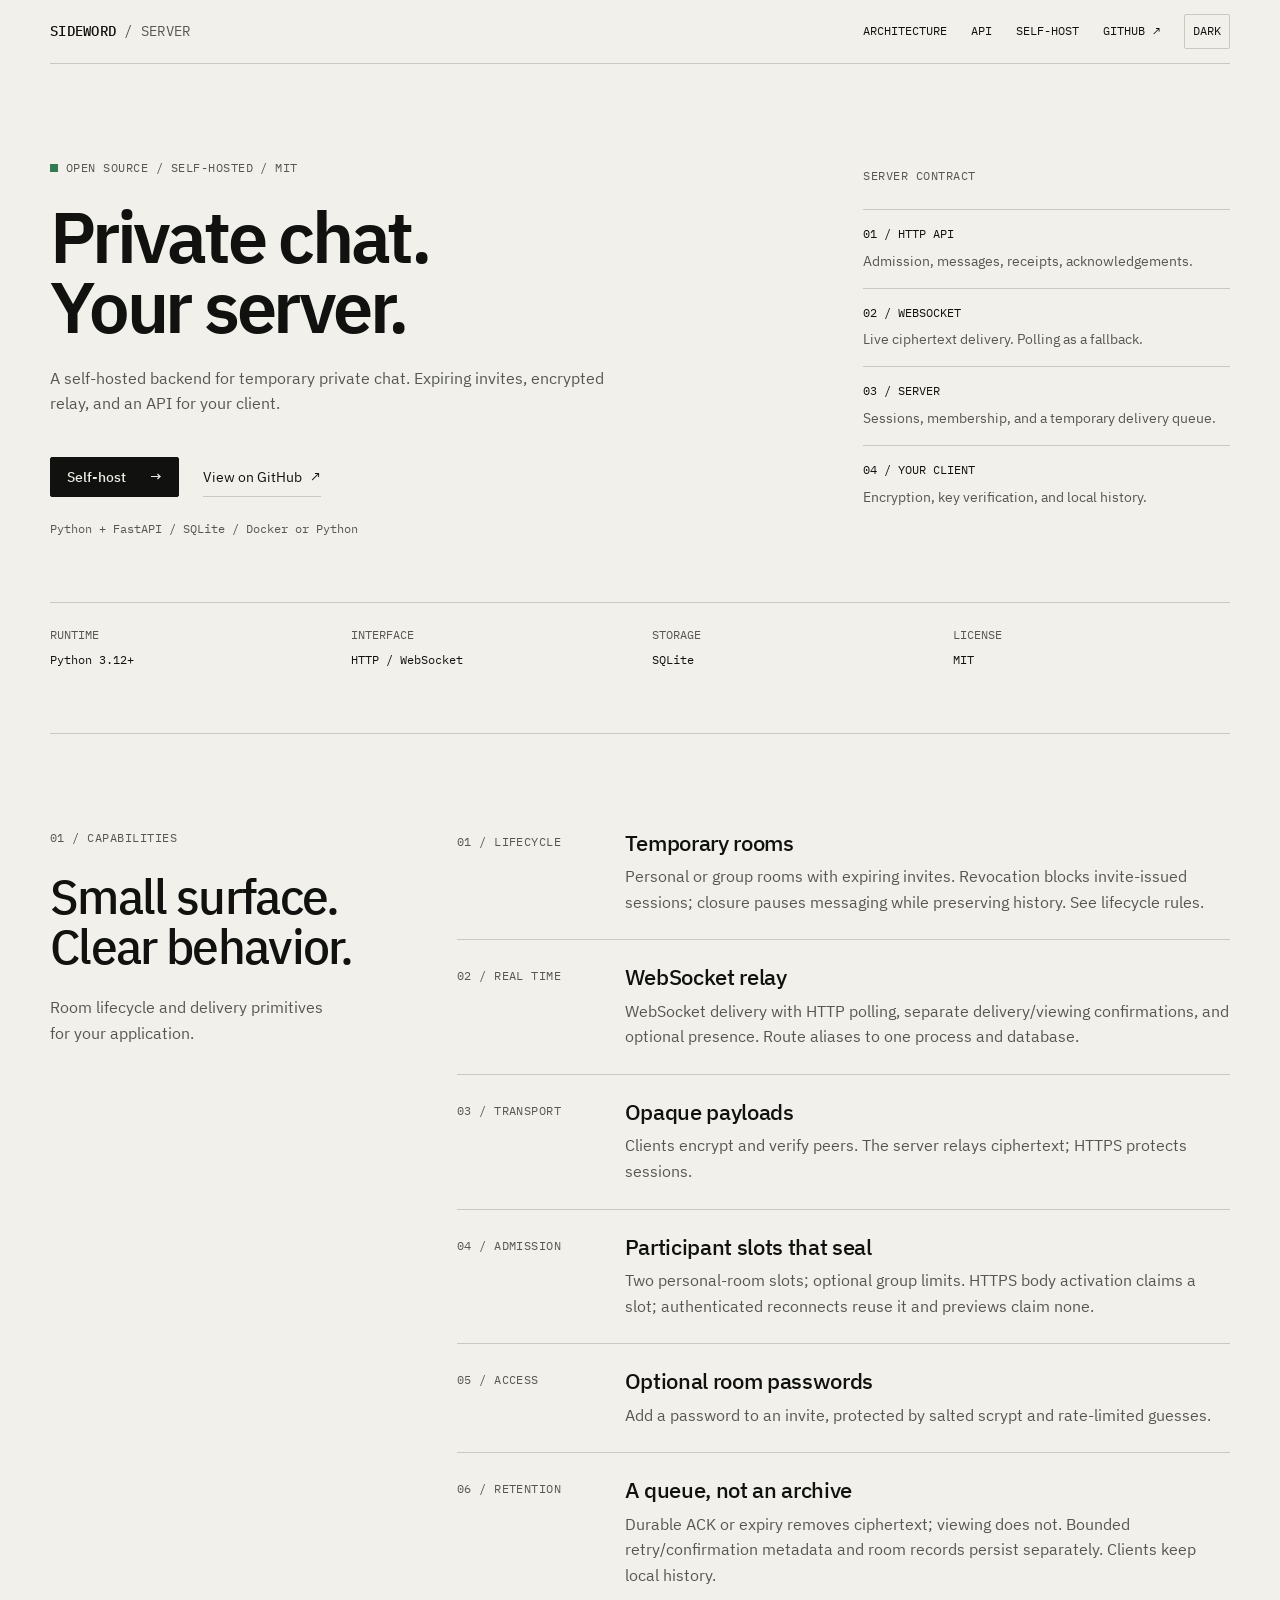
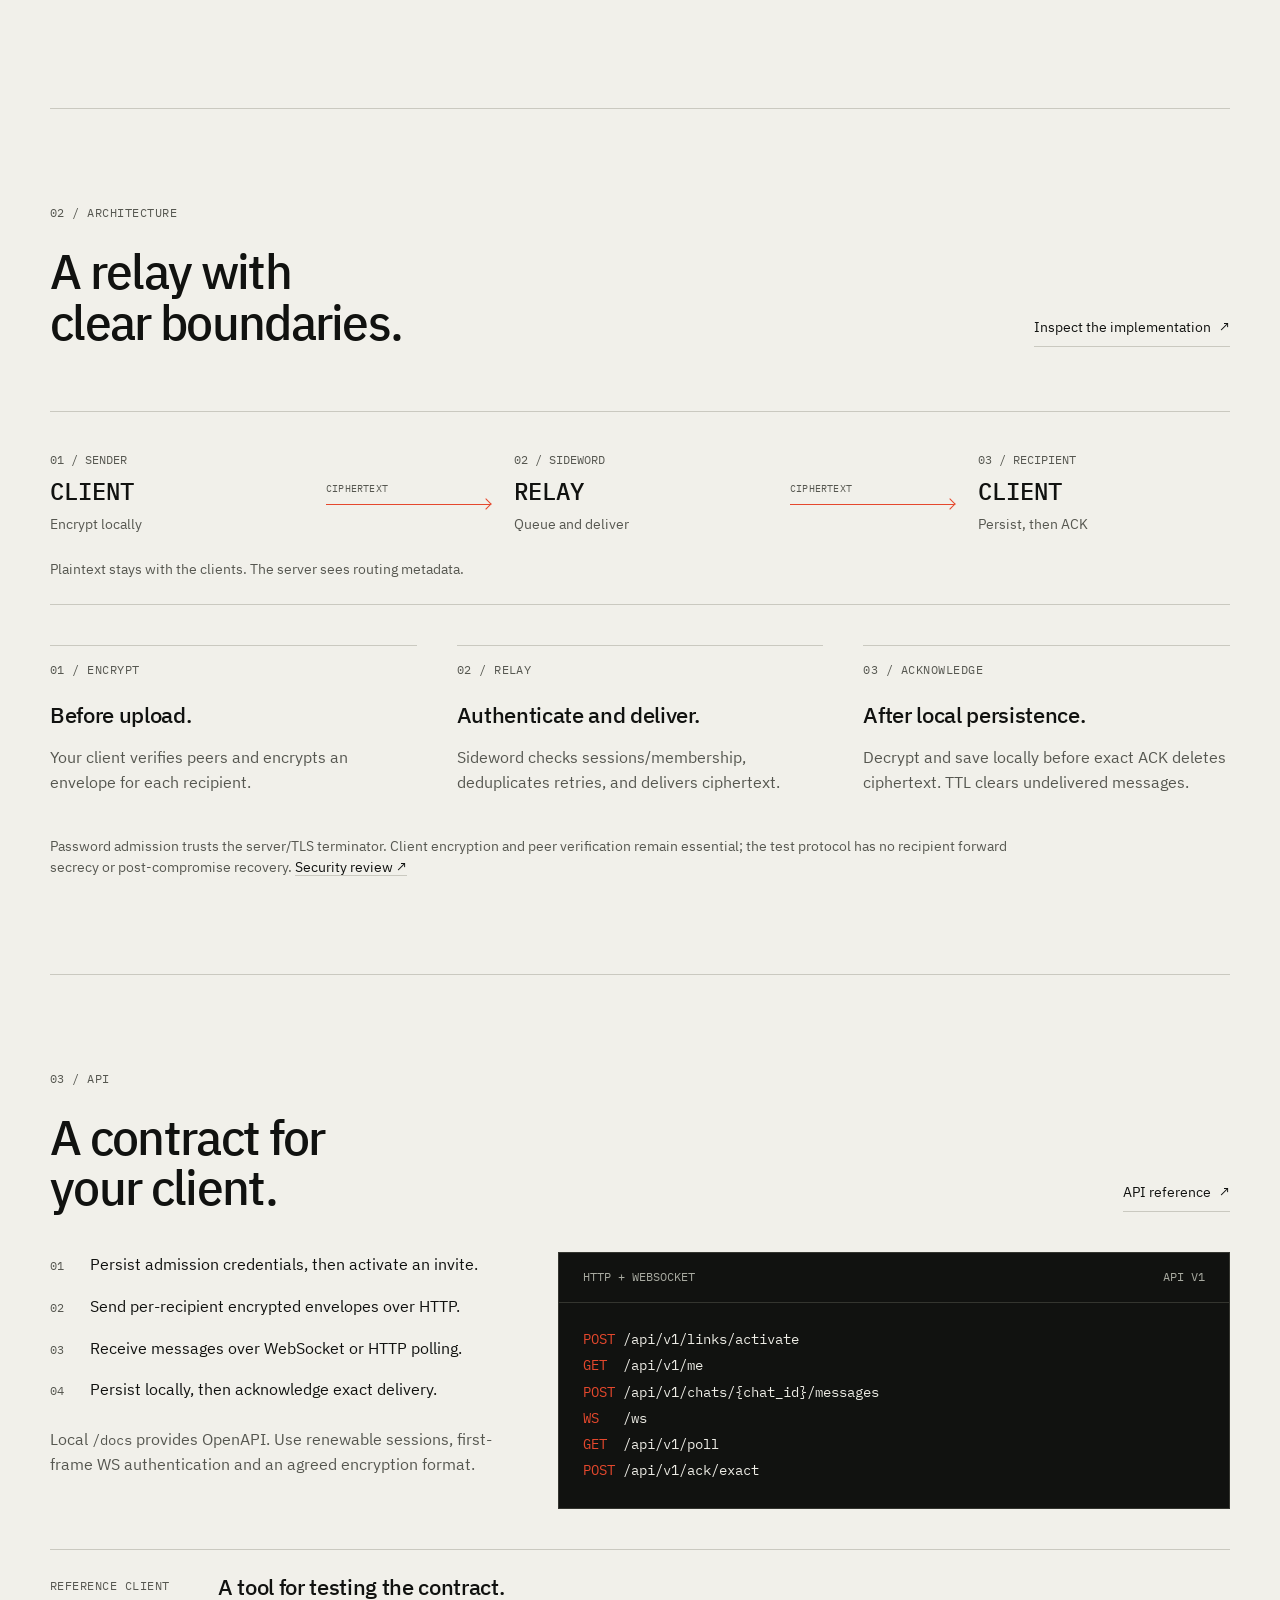
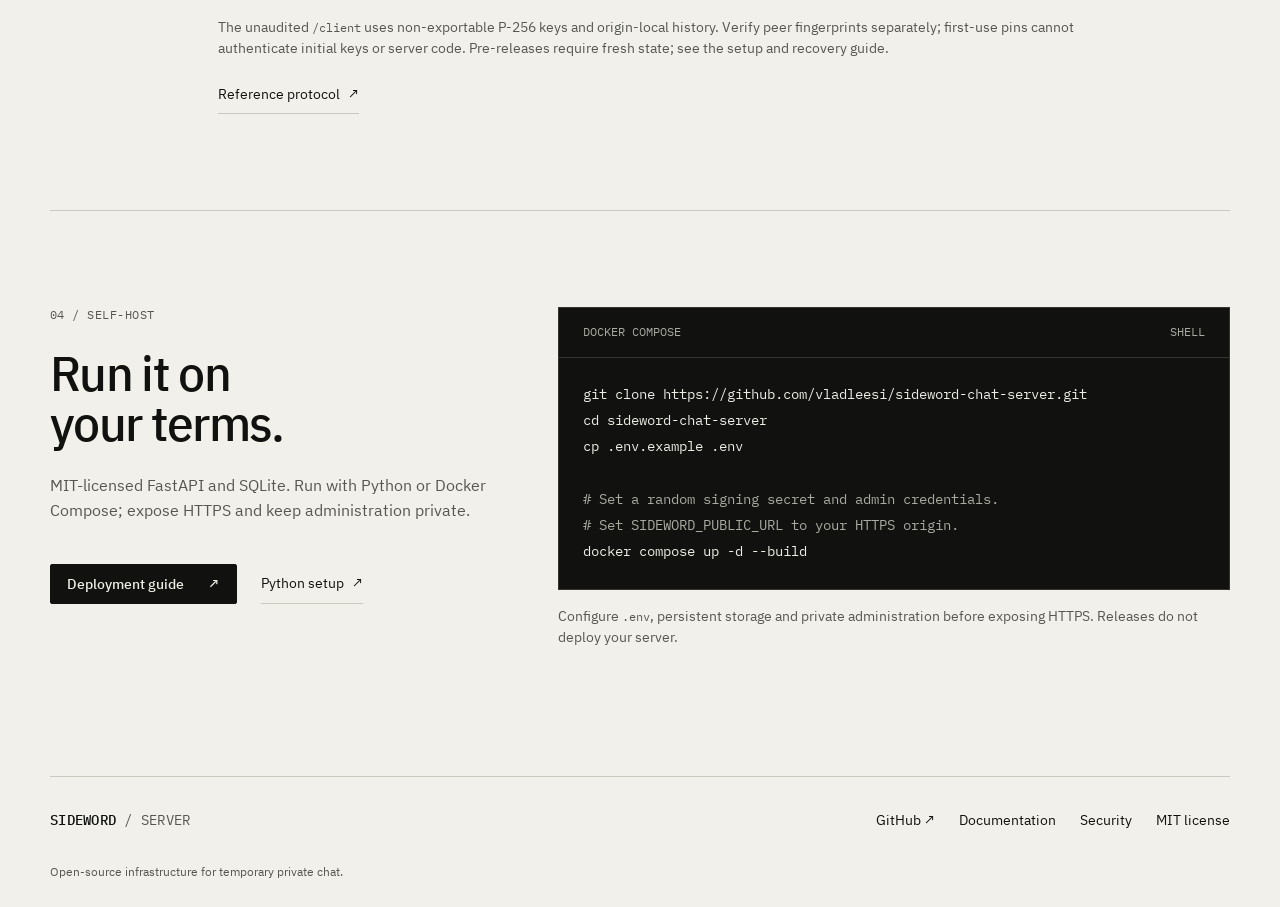
==== docs/index.html @ 26449578 "fix: harden runtime image and add code analysis Remove pip/ensurepip and curl from the runtime image" ====
<!doctype html>
<html lang="en">
<head>
  <meta charset="utf-8">
  <meta name="viewport" content="width=device-width, initial-scale=1">
  <meta name="color-scheme" content="light dark">
  <meta name="theme-color" content="#F1F0EA">
  <meta name="theme-color" content="#111210" media="(prefers-color-scheme: dark)">
  <meta name="description" content="Open-source, self-hosted backend for temporary private chat. Build custom clients on HTTP and WebSocket APIs with expiring invites and encrypted payload relay.">
  <title>Sideword Server | Open-Source, Self-Hosted Chat Backend</title>
  <link rel="canonical" href="https://vladleesi.dev/sideword-chat-server/">
  <link rel="sitemap" type="application/xml" href="./sitemap.xml">
  <meta name="robots" content="index, follow, max-image-preview:large">
  <meta property="og:type" content="website">
  <meta property="og:site_name" content="Sideword Server">
  <meta property="og:locale" content="en_US">
  <meta property="og:title" content="Sideword Server | Open-Source, Self-Hosted Chat Backend">
  <meta property="og:description" content="Open-source, self-hosted backend for temporary private chat. Build custom clients on HTTP and WebSocket APIs with expiring invites and encrypted payload relay.">
  <meta property="og:url" content="https://vladleesi.dev/sideword-chat-server/">
  <meta property="og:image" content="https://vladleesi.dev/sideword-chat-server/social-card.png">
  <meta property="og:image:type" content="image/png">
  <meta property="og:image:width" content="1200">
  <meta property="og:image:height" content="630">
  <meta property="og:image:alt" content="Sideword Server. Open-source, self-hosted backend for temporary private chat. HTTP API, WebSocket relay, and expiring invites.">
  <meta name="twitter:card" content="summary_large_image">
  <meta name="twitter:title" content="Sideword Server | Open-Source, Self-Hosted Chat Backend">
  <meta name="twitter:description" content="Open-source, self-hosted backend for temporary private chat. Build custom clients on HTTP and WebSocket APIs with expiring invites and encrypted payload relay.">
  <meta name="twitter:image" content="https://vladleesi.dev/sideword-chat-server/social-card.png">
  <meta name="twitter:image:alt" content="Sideword Server. Open-source, self-hosted backend for temporary private chat. HTTP API, WebSocket relay, and expiring invites.">
  <link rel="icon" href="./mark.svg" type="image/svg+xml">
  <link rel="preload" href="./fonts/IBMPlexSans-Regular.woff2" as="font" type="font/woff2" crossorigin>
  <link rel="preload" href="./fonts/IBMPlexSans-SemiBold.woff2" as="font" type="font/woff2" crossorigin>
  <link rel="preload" href="./fonts/IBMPlexMono-Regular.woff2" as="font" type="font/woff2" crossorigin>
  <script src="./theme.js?v=2"></script>
  <link rel="stylesheet" href="./site.css?v=4">
  <script type="application/ld+json">
{
  "@context": "https://schema.org",
  "@graph": [
    {
      "@type": "WebSite",
      "@id": "https://vladleesi.dev/sideword-chat-server/#website",
      "url": "https://vladleesi.dev/sideword-chat-server/",
      "name": "Sideword Server",
      "description": "Open-source, self-hosted backend for temporary private chat. Build custom clients on HTTP and WebSocket APIs with expiring invites and encrypted payload relay.",
      "inLanguage": "en"
    },
    {
      "@type": "WebPage",
      "@id": "https://vladleesi.dev/sideword-chat-server/#webpage",
      "url": "https://vladleesi.dev/sideword-chat-server/",
      "name": "Sideword Server | Open-Source, Self-Hosted Chat Backend",
      "description": "Open-source, self-hosted backend for temporary private chat. Build custom clients on HTTP and WebSocket APIs with expiring invites and encrypted payload relay.",
      "inLanguage": "en",
      "isPartOf": {
        "@id": "https://vladleesi.dev/sideword-chat-server/#website"
      },
      "about": {
        "@id": "https://vladleesi.dev/sideword-chat-server/#software"
      },
      "primaryImageOfPage": {
        "@type": "ImageObject",
        "url": "https://vladleesi.dev/sideword-chat-server/social-card.png",
        "width": 1200,
        "height": 630
      }
    },
    {
      "@type": "SoftwareSourceCode",
      "@id": "https://vladleesi.dev/sideword-chat-server/#software",
      "name": "Sideword Server",
      "description": "Open-source, self-hosted backend for temporary private chat. Build custom clients on HTTP and WebSocket APIs with expiring invites and encrypted payload relay.",
      "url": "https://vladleesi.dev/sideword-chat-server/",
      "codeRepository": "https://github.com/vladleesi/sideword-chat-server",
      "license": "https://opensource.org/license/mit",
      "programmingLanguage": [
        "Python",
        "JavaScript"
      ],
      "runtimePlatform": "Python 3.12+",
      "isAccessibleForFree": true
    }
  ]
}
  </script>
</head>
<body>
  <a class="skip-link" href="#main">Skip to content</a>
  <header class="header wrap">
    <a class="brand" href="./" aria-label="Sideword Server home">SIDEWORD <span>/ SERVER</span></a>
    <div class="header-controls">
      <nav aria-label="Main navigation">
        <a href="#how-it-works">Architecture</a>
        <a href="#api">API</a>
        <a href="#deploy">Self-host</a>
        <a href="https://github.com/vladleesi/sideword-chat-server">GitHub <span aria-hidden="true">&#8599;</span></a>
      </nav>
      <button class="theme-toggle" id="theme-toggle" type="button" aria-label="Switch to dark theme" hidden>Dark</button>
    </div>
  </header>
  <main id="main">
    <section class="hero wrap" aria-labelledby="hero-title">
      <div class="hero-copy">
        <p class="eyebrow"><span class="signal" aria-hidden="true"></span> Open source / Self-hosted / MIT</p>
        <h1 id="hero-title">Private chat.<br>Your server.</h1>
        <p class="lead">A self-hosted backend for temporary private chat. Expiring invites, encrypted relay, and an API for your client.</p>
        <div class="actions">
          <a class="button primary" href="#deploy">Self-host <span aria-hidden="true">&#8594;</span></a>
          <a class="text-link" href="https://github.com/vladleesi/sideword-chat-server">View on GitHub <span aria-hidden="true">&#8599;</span></a>
        </div>
        <p class="footnote">Python + FastAPI / SQLite / Docker or Python</p>
      </div>
      <aside class="server-contract" aria-labelledby="contract-title">
        <p class="eyebrow" id="contract-title">Server contract</p>
        <dl>
          <div><dt>01 / HTTP API</dt><dd>Admission, messages, receipts, acknowledgements.</dd></div>
          <div><dt>02 / WEBSOCKET</dt><dd>Live ciphertext delivery. Polling as a fallback.</dd></div>
          <div><dt>03 / SERVER</dt><dd>Sessions, membership, and a temporary delivery queue.</dd></div>
          <div><dt>04 / YOUR CLIENT</dt><dd>Encryption, key verification, and local history.</dd></div>
        </dl>
      </aside>
      <dl class="spec-strip">
        <div><dt>Runtime</dt><dd>Python 3.12+</dd></div>
        <div><dt>Interface</dt><dd>HTTP / WebSocket</dd></div>
        <div><dt>Storage</dt><dd>SQLite</dd></div>
        <div><dt>License</dt><dd>MIT</dd></div>
      </dl>
    </section>

    <section class="features wrap" id="privacy" aria-labelledby="privacy-title">
      <div class="section-intro">
        <p class="eyebrow">01 / Capabilities</p>
        <h2 id="privacy-title">Small surface.<br>Clear behavior.</h2>
        <p>Room lifecycle and delivery primitives for your application.</p>
      </div>
      <div class="feature-list">
        <article>
          <p class="number">01 / LIFECYCLE</p>
          <div><h3>Temporary rooms</h3><p>Personal or group rooms with expiring invites. Revocation blocks invite-issued sessions; closure pauses messaging while preserving history. See <a href="https://github.com/vladleesi/sideword-chat-server/blob/main/docs/SESSION_LIFECYCLE.md">lifecycle rules</a>.</p></div>
        </article>
        <article>
          <p class="number">02 / REAL TIME</p>
          <div><h3>WebSocket relay</h3><p>WebSocket delivery with HTTP polling, separate delivery/viewing confirmations, and optional presence. Route aliases to one process and database.</p></div>
        </article>
        <article>
          <p class="number">03 / TRANSPORT</p>
          <div><h3>Opaque payloads</h3><p>Clients encrypt and verify peers. The server relays ciphertext; HTTPS protects sessions.</p></div>
        </article>
        <article>
          <p class="number">04 / ADMISSION</p>
          <div><h3>Participant slots that seal</h3><p>Two personal-room slots; optional group limits. HTTPS body activation claims a slot; authenticated reconnects reuse it and previews claim none.</p></div>
        </article>
        <article>
          <p class="number">05 / ACCESS</p>
          <div><h3>Optional room passwords</h3><p>Add a password to an invite, protected by salted scrypt and rate-limited guesses.</p></div>
        </article>
        <article>
          <p class="number">06 / RETENTION</p>
          <div><h3>A queue, not an archive</h3><p>Durable ACK or expiry removes ciphertext; viewing does not. Bounded retry/confirmation metadata and room records persist separately. Clients keep local history.</p></div>
        </article>
      </div>
    </section>

    <section class="how wrap" id="how-it-works" aria-labelledby="how-title">
      <div class="section-heading">
        <div><p class="eyebrow">02 / Architecture</p><h2 id="how-title">A relay with<br>clear boundaries.</h2></div>
        <a class="text-link" href="https://github.com/vladleesi/sideword-chat-server/tree/main/app">Inspect the implementation <span aria-hidden="true">&#8599;</span></a>
      </div>
      <figure class="relay-diagram" aria-labelledby="relay-caption">
        <div class="relay-flow" role="img" aria-label="The sending client encrypts a payload. Sideword queues and relays ciphertext. The receiving client decrypts and persists it, then acknowledges delivery.">
          <div class="relay-node"><span>01 / SENDER</span><strong>CLIENT</strong><small>Encrypt locally</small></div>
          <div class="relay-line" aria-hidden="true"><span>CIPHERTEXT</span></div>
          <div class="relay-node"><span>02 / SIDEWORD</span><strong>RELAY</strong><small>Queue and deliver</small></div>
          <div class="relay-line" aria-hidden="true"><span>CIPHERTEXT</span></div>
          <div class="relay-node"><span>03 / RECIPIENT</span><strong>CLIENT</strong><small>Persist, then ACK</small></div>
        </div>
        <figcaption id="relay-caption">Plaintext stays with the clients. The server sees routing metadata.</figcaption>
      </figure>
      <ol class="steps">
        <li><p class="number">01 / ENCRYPT</p><h3>Before upload.</h3><p>Your client verifies peers and encrypts an envelope for each recipient.</p></li>
        <li><p class="number">02 / RELAY</p><h3>Authenticate and deliver.</h3><p>Sideword checks sessions/membership, deduplicates retries, and delivers ciphertext.</p></li>
        <li><p class="number">03 / ACKNOWLEDGE</p><h3>After local persistence.</h3><p>Decrypt and save locally before exact ACK deletes ciphertext. TTL clears undelivered messages.</p></li>
      </ol>
      <p class="architecture-note">Password admission trusts the server/TLS terminator. Client encryption and peer verification remain essential; the test protocol has no recipient forward secrecy or post-compromise recovery. <a href="https://github.com/vladleesi/sideword-chat-server/blob/main/docs/SECURITY_REVIEW.md">Security review <span aria-hidden="true">&#8599;</span></a></p>
    </section>

    <section class="developer wrap" id="api" aria-labelledby="api-title">
      <div class="section-heading">
        <div><p class="eyebrow">03 / API</p><h2 id="api-title">A contract for<br>your client.</h2></div>
        <a class="text-link" href="https://github.com/vladleesi/sideword-chat-server/blob/main/docs/API.md">API reference <span aria-hidden="true">&#8599;</span></a>
      </div>
      <div class="developer-grid">
        <div class="api-copy">
          <ol class="api-points">
            <li>Persist admission credentials, then activate an invite.</li>
            <li>Send per-recipient encrypted envelopes over HTTP.</li>
            <li>Receive messages over WebSocket or HTTP polling.</li>
            <li>Persist locally, then acknowledge exact delivery.</li>
          </ol>
          <p class="muted">Local <code>/docs</code> provides OpenAPI. Use renewable sessions, first-frame WS authentication and an agreed encryption format.</p>
        </div>
        <div class="code-panel">
          <div class="code-heading"><span>HTTP + WEBSOCKET</span><span>API V1</span></div>
          <pre tabindex="0" aria-label="Core HTTP and WebSocket endpoints"><code><span class="code-accent">POST</span> /api/v1/links/activate
<span class="code-accent">GET </span> /api/v1/me
<span class="code-accent">POST</span> /api/v1/chats/{chat_id}/messages
<span class="code-accent">WS  </span> /ws
<span class="code-accent">GET </span> /api/v1/poll
<span class="code-accent">POST</span> /api/v1/ack/exact</code></pre>
        </div>
      </div>
      <aside class="reference-note">
        <p class="number">REFERENCE CLIENT</p>
        <div><h3>A tool for testing the contract.</h3><p>The unaudited <code>/client</code> uses non-exportable P-256 keys and origin-local history. Verify peer fingerprints separately; first-use pins cannot authenticate initial keys or server code. Pre-releases require fresh state; see the <a href="https://github.com/vladleesi/sideword-chat-server/blob/main/docs/UPGRADING.md">setup and recovery guide</a>.</p><a class="text-link" href="https://github.com/vladleesi/sideword-chat-server/blob/main/docs/PROTOCOL.md">Reference protocol <span aria-hidden="true">&#8599;</span></a></div>
      </aside>
    </section>

    <section class="open-source wrap" id="deploy" aria-labelledby="source-title">
      <div class="deploy-copy">
        <p class="eyebrow">04 / Self-host</p>
        <h2 id="source-title">Run it on<br>your terms.</h2>
        <p>MIT-licensed FastAPI and SQLite. Run with Python or Docker Compose; expose HTTPS and keep administration private.</p>
        <div class="actions">
          <a class="button primary" href="https://github.com/vladleesi/sideword-chat-server/blob/main/docs/UPGRADING.md#public-deployment-controls">Deployment guide <span aria-hidden="true">&#8599;</span></a>
          <a class="text-link" href="https://github.com/vladleesi/sideword-chat-server#run-locally">Python setup <span aria-hidden="true">&#8599;</span></a>
        </div>
      </div>
      <div class="deploy-code">
        <div class="code-panel">
          <div class="code-heading"><span>DOCKER COMPOSE</span><span>SHELL</span></div>
          <pre tabindex="0" aria-label="Docker deployment commands"><code>git clone https://github.com/vladleesi/sideword-chat-server.git
cd sideword-chat-server
cp .env.example .env

<span class="code-comment"># Set a random signing secret and admin credentials.</span>
<span class="code-comment"># Set SIDEWORD_PUBLIC_URL to your HTTPS origin.</span>
docker compose up -d --build</code></pre>
        </div>
        <p class="code-note">Configure <code>.env</code>, persistent storage and private administration before exposing HTTPS. Releases do not deploy your server.</p>
      </div>
    </section>
  </main>
  <footer class="footer wrap">
    <a class="brand" href="./">SIDEWORD <span>/ SERVER</span></a>
    <nav aria-label="Project resources">
      <a href="https://github.com/vladleesi/sideword-chat-server">GitHub <span aria-hidden="true">&#8599;</span></a>
      <a href="https://github.com/vladleesi/sideword-chat-server#readme">Documentation</a>
      <a href="https://github.com/vladleesi/sideword-chat-server/blob/main/SECURITY.md">Security</a>
      <a href="https://github.com/vladleesi/sideword-chat-server/blob/main/LICENSE">MIT license</a>
    </nav>
    <p>Open-source infrastructure for temporary private chat.</p>
  </footer>
</body>
</html>
---- docs/site.css ----
@font-face {
  font-family: "IBM Plex Sans";
  src: url("./fonts/IBMPlexSans-Regular.woff2") format("woff2");
  font-style: normal;
  font-weight: 400;
  font-display: swap;
}
@font-face {
  font-family: "IBM Plex Sans";
  src: url("./fonts/IBMPlexSans-Medium.woff2") format("woff2");
  font-style: normal;
  font-weight: 500;
  font-display: swap;
}
@font-face {
  font-family: "IBM Plex Sans";
  src: url("./fonts/IBMPlexSans-SemiBold.woff2") format("woff2");
  font-style: normal;
  font-weight: 600;
  font-display: swap;
}
@font-face {
  font-family: "IBM Plex Mono";
  src: url("./fonts/IBMPlexMono-Regular.woff2") format("woff2");
  font-style: normal;
  font-weight: 400;
  font-display: swap;
}
@font-face {
  font-family: "IBM Plex Mono";
  src: url("./fonts/IBMPlexMono-Medium.woff2") format("woff2");
  font-style: normal;
  font-weight: 500;
  font-display: swap;
}
@font-face {
  font-family: "IBM Plex Mono";
  src: url("./fonts/IBMPlexMono-SemiBold.woff2") format("woff2");
  font-style: normal;
  font-weight: 600;
  font-display: swap;
}

:root {
  color-scheme: light;
  --background: #F1F0EA;
  --surface: #E7E6DF;
  --text-primary: #111210;
  --text-secondary: #565750;
  --border: #CAC9C0;
  --accent: #E5482D;
  --success: #347A52;
  --code-background: #111210;
  --code-text: #EDECE5;
  --code-secondary: #A8AAA0;
  --code-border: #34352F;
  --link-hover: #B9341C;
  --sans: "IBM Plex Sans", "Helvetica Neue", Arial, sans-serif;
  --mono: "IBM Plex Mono", Consolas, monospace;
  font-family: var(--sans);
  font-size: 16px;
  line-height: 1.6;
  font-synthesis: none;
  background: var(--background);
  color: var(--text-primary);
}

* { box-sizing: border-box; }
body { margin: 0; }
h1, h2, h3, p, figure, dl { margin: 0; }
h1, h2, h3 { font-weight: 500; }
button, a, pre { -webkit-tap-highlight-color: transparent; }
a { color: inherit; text-decoration: none; transition: color 150ms, background-color 150ms, border-color 150ms; }
a:hover { color: var(--link-hover); }
a:focus-visible, button:focus-visible, pre:focus-visible { outline: 2px solid var(--accent); outline-offset: 4px; }
.wrap { width: min(1180px, calc(100% - 80px)); margin-inline: auto; }
.muted, .footnote { color: var(--text-secondary); }
.eyebrow, .number, .brand, .header nav, .spec-strip, .relay-node, .relay-line, .code-heading, code { font-family: var(--mono); }
.eyebrow, .number { font-size: 12px; line-height: 1.4; font-weight: 400; letter-spacing: .04em; text-transform: uppercase; color: var(--text-secondary); }
.eyebrow { display: flex; align-items: center; gap: 8px; margin-bottom: 24px; }
.signal { width: 8px; height: 8px; background: var(--success); flex-shrink: 0; }
.skip-link { position: absolute; left: 16px; top: 8px; padding: 8px 16px; background: var(--background); z-index: 2; transform: translateY(-150%); }
.skip-link:focus { transform: translateY(0); }

.header { display: flex; align-items: center; justify-content: space-between; gap: 24px; min-height: 64px; border-bottom: 1px solid var(--border); }
.brand { display: inline-flex; gap: 8px; align-items: baseline; white-space: nowrap; font-size: 14px; font-weight: 500; letter-spacing: .02em; }
.brand span { color: var(--text-secondary); font-weight: 400; }
.header-controls { display: flex; align-items: center; gap: 24px; min-width: 0; }
.theme-toggle { flex-shrink: 0; background: transparent; color: var(--text-primary); border: 1px solid var(--border); border-radius: 2px; padding: 8px; min-height: 32px; font-family: var(--mono); font-size: 12px; line-height: 1.4; text-transform: uppercase; cursor: pointer; transition: color 150ms, border-color 150ms; }
.theme-toggle[hidden] { display: none; }
.theme-toggle:hover { color: var(--link-hover); border-color: var(--accent); }
.header nav { display: flex; flex-wrap: wrap; gap: 24px; font-size: 12px; line-height: 1.4; text-transform: uppercase; }
.header nav a { display: inline-flex; align-items: center; gap: 8px; min-height: 40px; border-bottom: 1px solid transparent; }
.header nav a:hover { border-bottom-color: var(--accent); }

.hero, .features, .developer-grid, .open-source { display: grid; grid-template-columns: repeat(12, minmax(0, 1fr)); gap: 40px; }
.hero > *, .features > *, .developer-grid > *, .open-source > * { min-width: 0; }
.hero { padding-block: 96px 64px; align-items: start; row-gap: 64px; }
.hero-copy { grid-column: span 8; }
h1 { font-size: clamp(48px, 6.1vw, 72px); line-height: .98; letter-spacing: -.045em; font-weight: 600; }
.lead { max-width: 560px; margin-top: 24px; color: var(--text-secondary); }
.actions { display: flex; flex-wrap: wrap; align-items: center; gap: 24px; margin-top: 40px; }
.button { display: inline-flex; align-items: center; justify-content: space-between; gap: 24px; padding: 8px 16px; min-height: 40px; border: 1px solid var(--text-primary); border-radius: 2px; font-size: 14px; font-weight: 500; }
.primary { background: var(--code-background); color: var(--code-text); }
.primary:hover { background: var(--accent); color: var(--code-background); border-color: var(--accent); }
.text-link { display: inline-flex; align-items: center; gap: 8px; padding-block: 8px; font-size: 14px; border-bottom: 1px solid var(--border); }
.text-link:hover { border-bottom-color: var(--accent); }
.footnote { margin-top: 24px; font-family: var(--mono); font-size: 12px; line-height: 1.4; }
.server-contract { grid-column: span 4; padding-top: 8px; }
.server-contract dl > div { border-top: 1px solid var(--border); padding-block: 16px; }
.server-contract dt { font-family: var(--mono); font-size: 12px; line-height: 1.4; }
.server-contract dd { margin: 8px 0 0; color: var(--text-secondary); font-size: 14px; line-height: 1.5; }
.spec-strip { grid-column: 1 / -1; display: grid; grid-template-columns: repeat(4, minmax(0, 1fr)); gap: 24px; border-top: 1px solid var(--border); padding-top: 24px; font-size: 12px; line-height: 1.4; }
.spec-strip dt { color: var(--text-secondary); text-transform: uppercase; }
.spec-strip dd { margin: 8px 0 0; }

.features, .how, .developer, .open-source { padding-block: 96px; border-top: 1px solid var(--border); }
h2 { font-size: clamp(32px, 4vw, 48px); line-height: 1.05; letter-spacing: -.035em; }
h3 { font-size: 22px; line-height: 1.2; letter-spacing: -.015em; }
.section-intro { grid-column: span 4; }
.section-intro > p:last-child { max-width: 280px; margin-top: 24px; color: var(--text-secondary); }
.feature-list { grid-column: span 8; }
.feature-list article { display: grid; grid-template-columns: 144px minmax(0, 1fr); gap: 24px; padding-block: 24px; border-top: 1px solid var(--border); }
.feature-list article:first-child { padding-top: 0; border-top: 0; }
.feature-list .number { padding-top: 4px; }
.feature-list h3 { margin-bottom: 8px; }
.feature-list article p:not(.number) { color: var(--text-secondary); }
.section-heading { display: flex; justify-content: space-between; align-items: end; gap: 40px; }
.section-heading > .text-link { flex-shrink: 0; }

.relay-diagram { margin-top: 64px; padding-block: 40px 24px; border-block: 1px solid var(--border); }
.relay-flow { display: grid; grid-template-columns: minmax(0, 1fr) minmax(80px, .65fr) minmax(0, 1fr) minmax(80px, .65fr) minmax(0, 1fr); align-items: center; gap: 24px; }
.relay-node { display: flex; flex-direction: column; gap: 8px; }
.relay-node span { color: var(--text-secondary); font-size: 12px; line-height: 1.4; }
.relay-node strong { font-size: 24px; line-height: 1.2; font-weight: 500; }
.relay-node small { font-family: var(--sans); font-size: 14px; line-height: 1.5; color: var(--text-secondary); }
.relay-line { position: relative; border-bottom: 1px solid var(--accent); padding-bottom: 8px; color: var(--text-secondary); font-size: 10px; line-height: 1.4; letter-spacing: .02em; }
.relay-line::after { position: absolute; content: ""; right: 0; bottom: -4px; width: 7px; height: 7px; border-top: 1px solid var(--accent); border-right: 1px solid var(--accent); transform: rotate(45deg); }
figcaption { margin-top: 24px; font-size: 14px; line-height: 1.5; color: var(--text-secondary); }
.steps { display: grid; grid-template-columns: repeat(3, minmax(0, 1fr)); gap: 40px; padding: 0; margin: 40px 0 0; list-style: none; }
.steps li { border-top: 1px solid var(--border); padding-top: 16px; }
.steps h3 { margin-block: 24px 16px; }
.steps li > p:last-child { color: var(--text-secondary); }
.architecture-note { max-width: 960px; margin-top: 40px; color: var(--text-secondary); font-size: 14px; line-height: 1.5; }
.architecture-note a { color: var(--text-primary); text-decoration: underline; text-decoration-color: var(--border); text-underline-offset: 3px; }
.architecture-note a:hover { color: var(--link-hover); text-decoration-color: var(--accent); }

.developer-grid { margin-top: 40px; align-items: start; }
.api-copy, .deploy-copy { grid-column: span 5; }
.code-panel, .deploy-code { grid-column: span 7; }
.api-points { list-style: none; counter-reset: api; margin: 0 0 24px; padding: 0; }
.api-points li { counter-increment: api; display: grid; grid-template-columns: 24px minmax(0, 1fr); gap: 16px; margin-bottom: 16px; }
.api-points li::before { content: "0" counter(api); color: var(--text-secondary); font-family: var(--mono); font-size: 12px; padding-top: 4px; }
code { font-size: .875em; }
.code-panel { background: var(--code-background); color: var(--code-text); border: 1px solid var(--code-border); border-radius: 0; min-width: 0; }
.code-heading { display: flex; flex-wrap: wrap; justify-content: space-between; gap: 16px; padding: 16px 24px; color: var(--code-secondary); border-bottom: 1px solid var(--code-border); font-size: 12px; line-height: 1.4; }
pre { margin: 0; padding: 24px; overflow-x: auto; font-size: 14px; line-height: 1.8; tab-size: 2; }
pre code { font-size: inherit; }
pre:focus-visible { outline-offset: -4px; }
.code-accent { color: var(--accent); }
.code-comment { color: var(--code-secondary); }
.code-note { margin-top: 16px; color: var(--text-secondary); font-size: 14px; line-height: 1.5; }
.reference-note { display: grid; grid-template-columns: 144px minmax(0, 1fr); gap: 24px; margin-top: 40px; padding-top: 24px; border-top: 1px solid var(--border); }
.reference-note .number { padding-top: 4px; }
.reference-note h3 { margin-bottom: 16px; }
.reference-note div > p { max-width: 880px; color: var(--text-secondary); font-size: 14px; line-height: 1.5; }
.reference-note .text-link { margin-top: 16px; }
.deploy-copy > p:not(.eyebrow) { margin-top: 24px; color: var(--text-secondary); max-width: 440px; }
.open-source { padding-bottom: 128px; }

.footer { display: flex; flex-wrap: wrap; align-items: center; justify-content: space-between; gap: 24px; border-top: 1px solid var(--border); padding-block: 24px 40px; }
.footer nav { display: flex; flex-wrap: wrap; gap: 8px 24px; font-size: 14px; }
.footer nav a { padding-block: 8px; }
.footer > p { flex-basis: 100%; color: var(--text-secondary); font-size: 12px; line-height: 1.4; }

:root[data-theme="dark"] {
  color-scheme: dark;
  --background: #111210;
  --surface: #191A17;
  --text-primary: #EDECE5;
  --text-secondary: #96978F;
  --border: #34352F;
  --link-hover: #F16C55;
}

@media (prefers-color-scheme: dark) {
  :root:not([data-theme="light"]) {
    color-scheme: dark;
    --background: #111210;
    --surface: #191A17;
    --text-primary: #EDECE5;
    --text-secondary: #96978F;
    --border: #34352F;
    --link-hover: #F16C55;
  }
}

@media (max-width: 960px) {
  .hero { padding-top: 64px; }
  .hero-copy, .server-contract, .section-intro, .feature-list, .api-copy, .developer-grid > .code-panel, .deploy-copy, .deploy-code { grid-column: 1 / -1; }
  .server-contract dl { display: grid; grid-template-columns: repeat(2, minmax(0, 1fr)); gap: 0 40px; }
  .section-intro > p:last-child { max-width: 480px; }
  .relay-flow { gap: 16px; }
  .steps { gap: 24px; }
}

@media (max-width: 640px) {
  .wrap { width: calc(100% - 32px); }
  .header { flex-wrap: wrap; padding-block: 16px; gap: 8px; }
  .header-controls { width: 100%; flex-wrap: wrap; gap: 8px 16px; }
  .header nav { width: auto; flex: 1 1 240px; gap: 8px 16px; }
  .header nav a { min-height: 32px; }
  .hero { padding-block: 64px 40px; gap: 40px; }
  h1 { font-size: clamp(44px, 10vw, 64px); }
  .server-contract dl { grid-template-columns: 1fr; }
  .spec-strip { grid-template-columns: repeat(2, minmax(0, 1fr)); gap: 24px; }
  .features, .how, .developer, .open-source { padding-block: 64px; }
  .section-heading { flex-direction: column; align-items: start; gap: 24px; }
  .feature-list article, .reference-note { grid-template-columns: 1fr; gap: 16px; }
  .feature-list .number, .reference-note .number { padding-top: 0; }
  .relay-diagram { margin-top: 40px; }
  .relay-flow { grid-template-columns: 1fr; gap: 24px; }
  .relay-line { width: 1px; height: 40px; margin-left: 8px; border-left: 1px solid var(--accent); border-bottom: 0; padding: 0; }
  .relay-line span { display: block; padding-left: 16px; padding-top: 8px; }
  .relay-line::after { right: -3px; bottom: 0; transform: rotate(135deg); }
  .steps { grid-template-columns: 1fr; gap: 24px; }
  .steps h3 { margin-top: 16px; }
  pre, .code-heading { padding: 16px; }
  pre { font-size: 12px; }
  .footer { padding-bottom: 24px; }
  .footer nav { width: 100%; }
}

@media (prefers-reduced-motion: reduce) {
  *, *::before, *::after { transition: none !important; animation: none !important; scroll-behavior: auto !important; }
}

@media (forced-colors: active) {
  .signal { background: CanvasText; }
  .relay-line, .relay-line::after { border-color: CanvasText; }
}
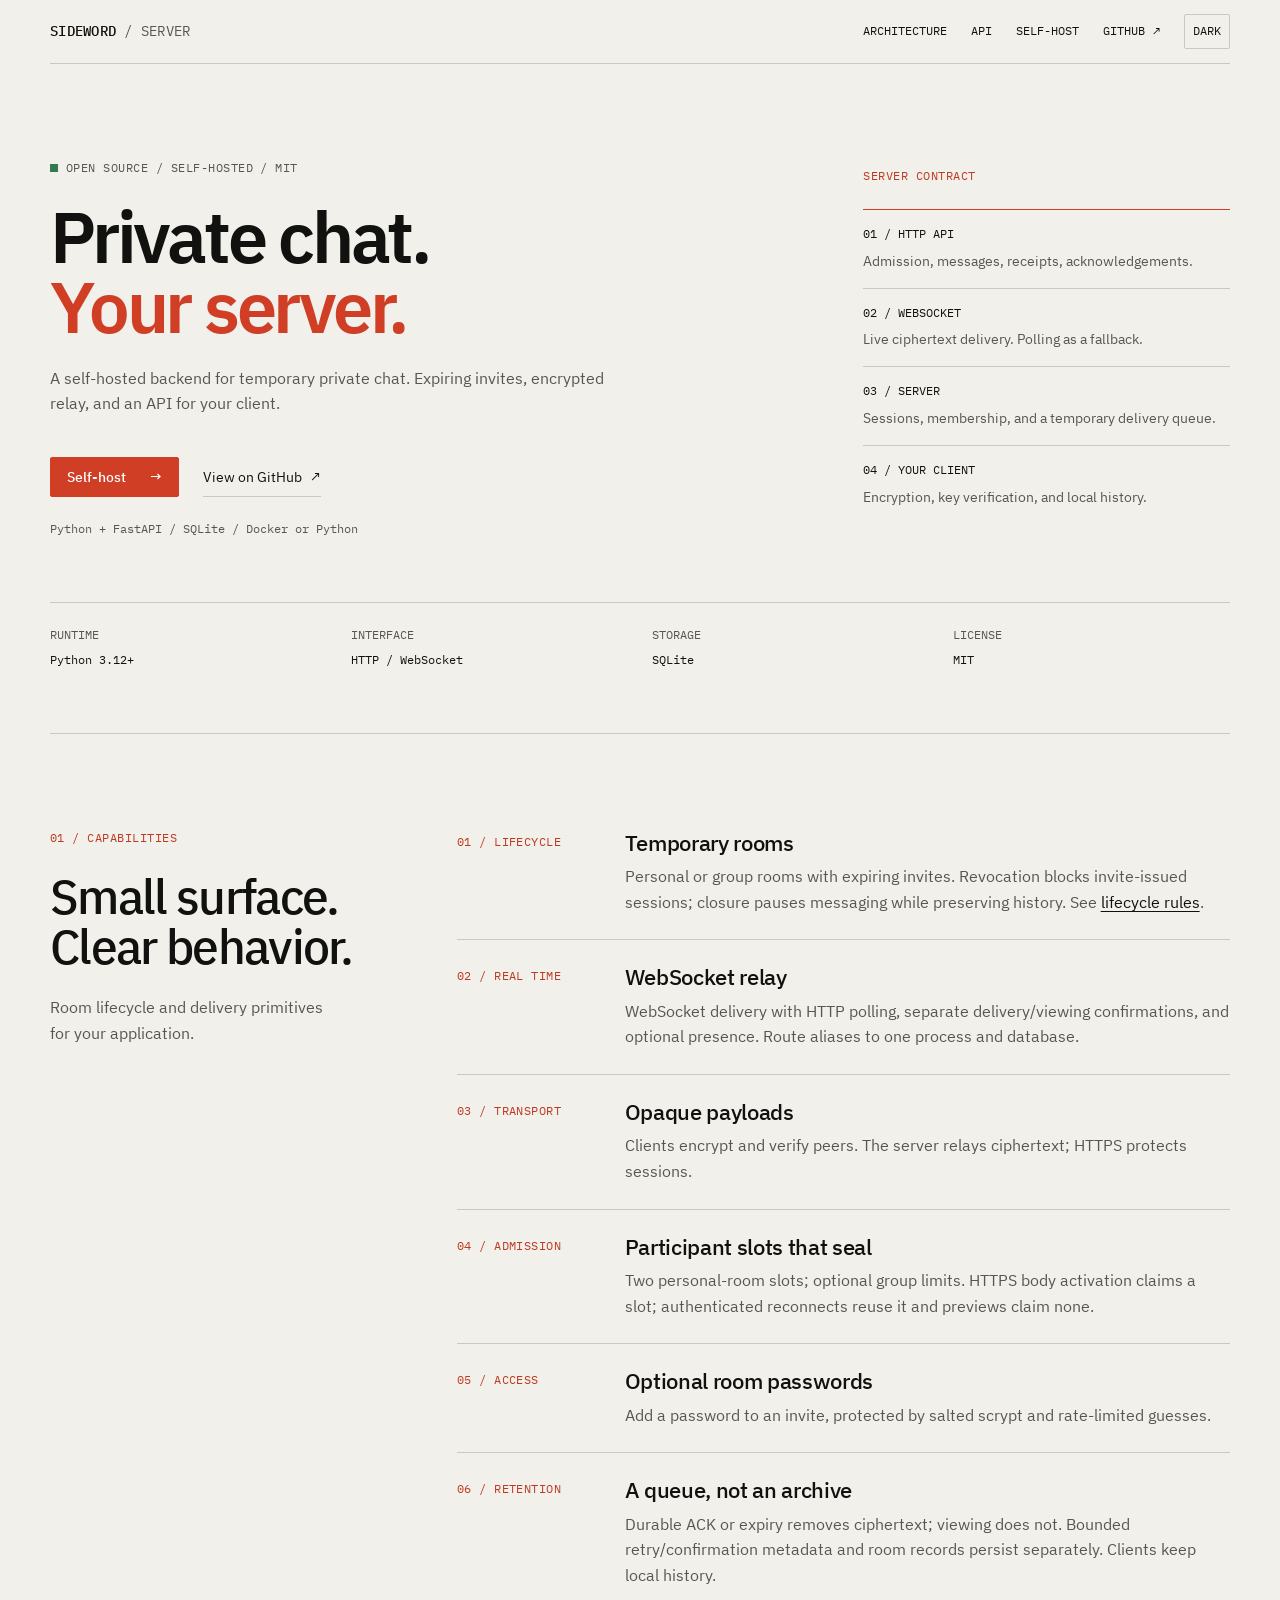
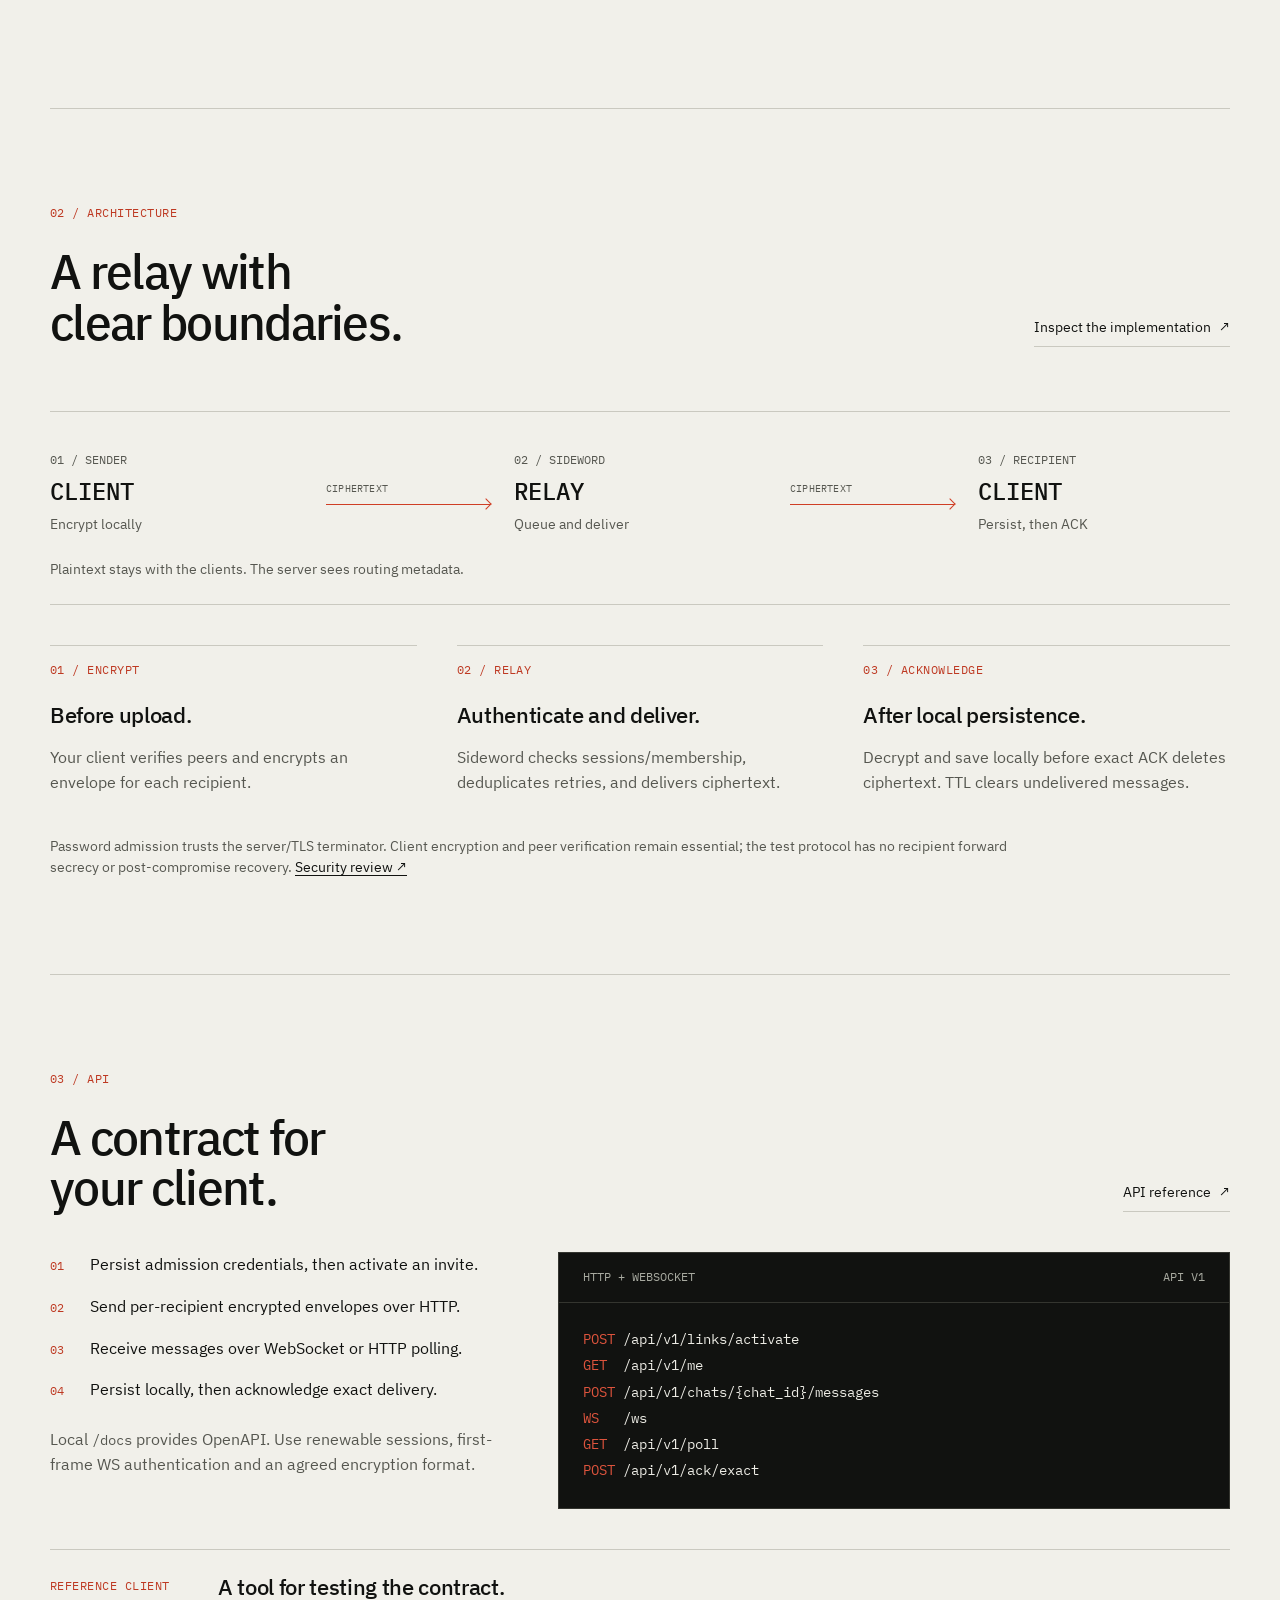
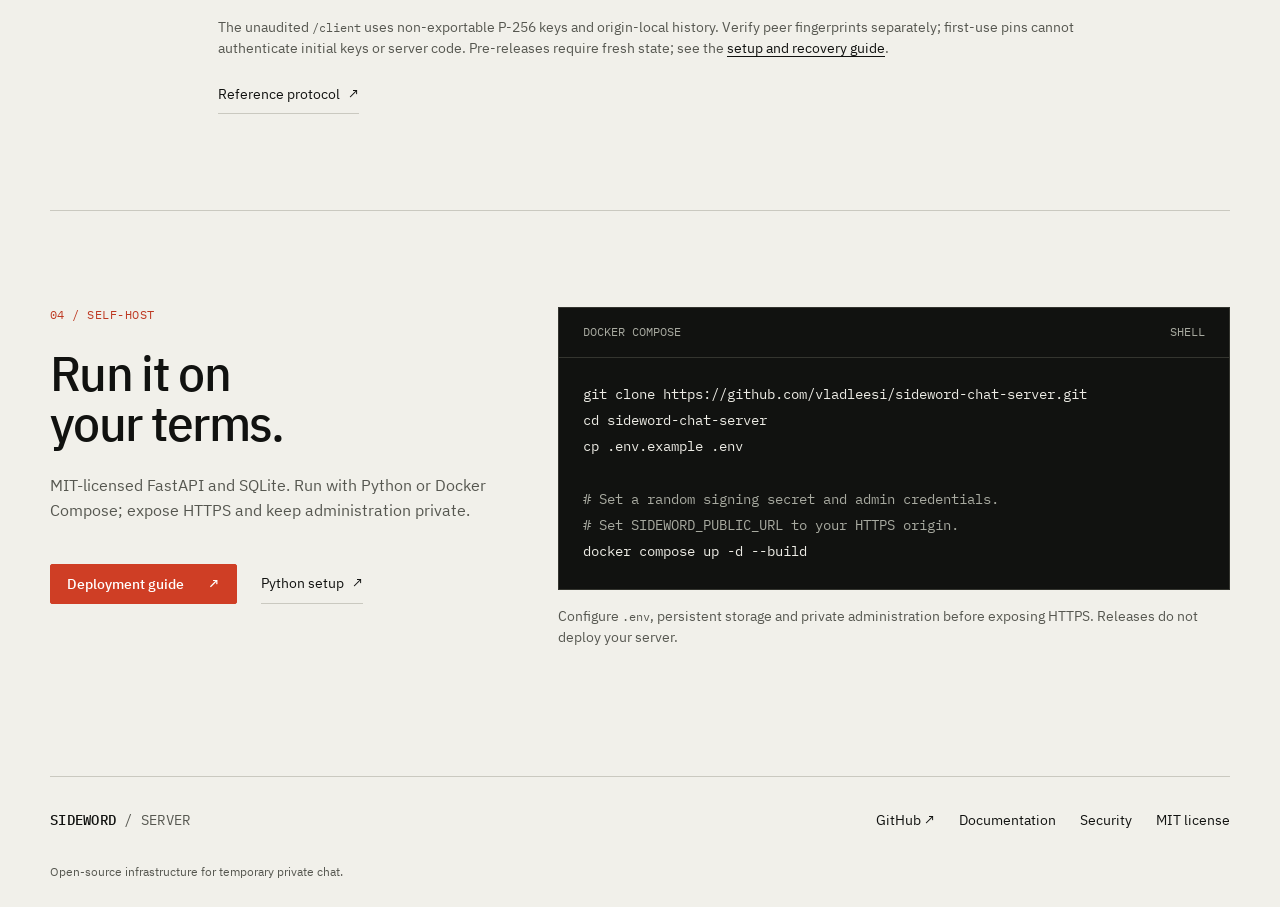
==== commit 629fa806: "style: refine pages color palette" ====
--- a/docs/index.html
+++ b/docs/index.html
@@ -27,12 +27,12 @@
   <meta name="twitter:description" content="Open-source, self-hosted backend for temporary private chat. Build custom clients on HTTP and WebSocket APIs with expiring invites and encrypted payload relay.">
   <meta name="twitter:image" content="https://vladleesi.dev/sideword-chat-server/social-card.png">
   <meta name="twitter:image:alt" content="Sideword Server. Open-source, self-hosted backend for temporary private chat. HTTP API, WebSocket relay, and expiring invites.">
-  <link rel="icon" href="./mark.svg" type="image/svg+xml">
+  <link rel="icon" href="./mark.svg?v=2" type="image/svg+xml">
   <link rel="preload" href="./fonts/IBMPlexSans-Regular.woff2" as="font" type="font/woff2" crossorigin>
   <link rel="preload" href="./fonts/IBMPlexSans-SemiBold.woff2" as="font" type="font/woff2" crossorigin>
   <link rel="preload" href="./fonts/IBMPlexMono-Regular.woff2" as="font" type="font/woff2" crossorigin>
   <script src="./theme.js?v=2"></script>
-  <link rel="stylesheet" href="./site.css?v=4">
+  <link rel="stylesheet" href="./site.css?v=19">
   <script type="application/ld+json">
 {
   "@context": "https://schema.org",
@@ -102,7 +102,7 @@
     <section class="hero wrap" aria-labelledby="hero-title">
       <div class="hero-copy">
         <p class="eyebrow"><span class="signal" aria-hidden="true"></span> Open source / Self-hosted / MIT</p>
-        <h1 id="hero-title">Private chat.<br>Your server.</h1>
+        <h1 id="hero-title">Private chat.<br><span class="hero-accent">Your server.</span></h1>
         <p class="lead">A self-hosted backend for temporary private chat. Expiring invites, encrypted relay, and an API for your client.</p>
         <div class="actions">
           <a class="button primary" href="#deploy">Self-host <span aria-hidden="true">&#8594;</span></a>
--- a/docs/site.css
+++ b/docs/site.css
@@ -48,13 +48,17 @@
   --text-primary: #111210;
   --text-secondary: #565750;
   --border: #CAC9C0;
-  --accent: #E5482D;
+  /* Keep the brand red on large text and lines; small text needs stronger contrast. */
+  --accent: #CF3E25;
+  --accent-hover: #BE3922;
+  --accent-contrast: #FFFFFF;
+  --accent-on-dark: #DE543D;
+  --accent-foreground: var(--accent-hover);
   --success: #347A52;
   --code-background: #111210;
   --code-text: #EDECE5;
   --code-secondary: #A8AAA0;
   --code-border: #34352F;
-  --link-hover: #B9341C;
   --sans: "IBM Plex Sans", "Helvetica Neue", Arial, sans-serif;
   --mono: "IBM Plex Mono", Consolas, monospace;
   font-family: var(--sans);
@@ -71,12 +75,12 @@
 h1, h2, h3 { font-weight: 500; }
 button, a, pre { -webkit-tap-highlight-color: transparent; }
 a { color: inherit; text-decoration: none; transition: color 150ms, background-color 150ms, border-color 150ms; }
-a:hover { color: var(--link-hover); }
+a:hover { color: var(--accent-foreground); }
 a:focus-visible, button:focus-visible, pre:focus-visible { outline: 2px solid var(--accent); outline-offset: 4px; }
 .wrap { width: min(1180px, calc(100% - 80px)); margin-inline: auto; }
 .muted, .footnote { color: var(--text-secondary); }
 .eyebrow, .number, .brand, .header nav, .spec-strip, .relay-node, .relay-line, .code-heading, code { font-family: var(--mono); }
-.eyebrow, .number { font-size: 12px; line-height: 1.4; font-weight: 400; letter-spacing: .04em; text-transform: uppercase; color: var(--text-secondary); }
+.eyebrow, .number { font-size: 12px; line-height: 1.4; font-weight: 400; letter-spacing: .04em; text-transform: uppercase; color: var(--accent-foreground); }
 .eyebrow { display: flex; align-items: center; gap: 8px; margin-bottom: 24px; }
 .signal { width: 8px; height: 8px; background: var(--success); flex-shrink: 0; }
 .skip-link { position: absolute; left: 16px; top: 8px; padding: 8px 16px; background: var(--background); z-index: 2; transform: translateY(-150%); }
@@ -88,7 +92,7 @@
 .header-controls { display: flex; align-items: center; gap: 24px; min-width: 0; }
 .theme-toggle { flex-shrink: 0; background: transparent; color: var(--text-primary); border: 1px solid var(--border); border-radius: 2px; padding: 8px; min-height: 32px; font-family: var(--mono); font-size: 12px; line-height: 1.4; text-transform: uppercase; cursor: pointer; transition: color 150ms, border-color 150ms; }
 .theme-toggle[hidden] { display: none; }
-.theme-toggle:hover { color: var(--link-hover); border-color: var(--accent); }
+.theme-toggle:hover { color: var(--accent-foreground); border-color: var(--accent); }
 .header nav { display: flex; flex-wrap: wrap; gap: 24px; font-size: 12px; line-height: 1.4; text-transform: uppercase; }
 .header nav a { display: inline-flex; align-items: center; gap: 8px; min-height: 40px; border-bottom: 1px solid transparent; }
 .header nav a:hover { border-bottom-color: var(--accent); }
@@ -97,17 +101,20 @@
 .hero > *, .features > *, .developer-grid > *, .open-source > * { min-width: 0; }
 .hero { padding-block: 96px 64px; align-items: start; row-gap: 64px; }
 .hero-copy { grid-column: span 8; }
+.hero-copy > .eyebrow { color: var(--text-secondary); }
 h1 { font-size: clamp(48px, 6.1vw, 72px); line-height: .98; letter-spacing: -.045em; font-weight: 600; }
+.hero-accent { color: var(--accent); }
 .lead { max-width: 560px; margin-top: 24px; color: var(--text-secondary); }
 .actions { display: flex; flex-wrap: wrap; align-items: center; gap: 24px; margin-top: 40px; }
 .button { display: inline-flex; align-items: center; justify-content: space-between; gap: 24px; padding: 8px 16px; min-height: 40px; border: 1px solid var(--text-primary); border-radius: 2px; font-size: 14px; font-weight: 500; }
-.primary { background: var(--code-background); color: var(--code-text); }
-.primary:hover { background: var(--accent); color: var(--code-background); border-color: var(--accent); }
+.primary { background: var(--accent); color: var(--accent-contrast); border-color: var(--accent); }
+.primary:hover { background: var(--accent-hover); border-color: var(--accent-hover); color: var(--accent-contrast); }
 .text-link { display: inline-flex; align-items: center; gap: 8px; padding-block: 8px; font-size: 14px; border-bottom: 1px solid var(--border); }
 .text-link:hover { border-bottom-color: var(--accent); }
 .footnote { margin-top: 24px; font-family: var(--mono); font-size: 12px; line-height: 1.4; }
 .server-contract { grid-column: span 4; padding-top: 8px; }
 .server-contract dl > div { border-top: 1px solid var(--border); padding-block: 16px; }
+.server-contract dl > div:first-child { border-top-color: var(--accent); }
 .server-contract dt { font-family: var(--mono); font-size: 12px; line-height: 1.4; }
 .server-contract dd { margin: 8px 0 0; color: var(--text-secondary); font-size: 14px; line-height: 1.5; }
 .spec-strip { grid-column: 1 / -1; display: grid; grid-template-columns: repeat(4, minmax(0, 1fr)); gap: 24px; border-top: 1px solid var(--border); padding-top: 24px; font-size: 12px; line-height: 1.4; }
@@ -142,22 +149,22 @@
 .steps h3 { margin-block: 24px 16px; }
 .steps li > p:last-child { color: var(--text-secondary); }
 .architecture-note { max-width: 960px; margin-top: 40px; color: var(--text-secondary); font-size: 14px; line-height: 1.5; }
-.architecture-note a { color: var(--text-primary); text-decoration: underline; text-decoration-color: var(--border); text-underline-offset: 3px; }
-.architecture-note a:hover { color: var(--link-hover); text-decoration-color: var(--accent); }
+.feature-list article p:not(.number) a, .architecture-note a, .reference-note div > p a { color: var(--text-primary); text-decoration: underline; text-underline-offset: 3px; }
+.feature-list article p:not(.number) a:hover, .architecture-note a:hover, .reference-note div > p a:hover { color: var(--accent-foreground); }
 
 .developer-grid { margin-top: 40px; align-items: start; }
 .api-copy, .deploy-copy { grid-column: span 5; }
 .code-panel, .deploy-code { grid-column: span 7; }
 .api-points { list-style: none; counter-reset: api; margin: 0 0 24px; padding: 0; }
 .api-points li { counter-increment: api; display: grid; grid-template-columns: 24px minmax(0, 1fr); gap: 16px; margin-bottom: 16px; }
-.api-points li::before { content: "0" counter(api); color: var(--text-secondary); font-family: var(--mono); font-size: 12px; padding-top: 4px; }
+.api-points li::before { content: "0" counter(api); color: var(--accent-foreground); font-family: var(--mono); font-size: 12px; padding-top: 4px; }
 code { font-size: .875em; }
 .code-panel { background: var(--code-background); color: var(--code-text); border: 1px solid var(--code-border); border-radius: 0; min-width: 0; }
 .code-heading { display: flex; flex-wrap: wrap; justify-content: space-between; gap: 16px; padding: 16px 24px; color: var(--code-secondary); border-bottom: 1px solid var(--code-border); font-size: 12px; line-height: 1.4; }
 pre { margin: 0; padding: 24px; overflow-x: auto; font-size: 14px; line-height: 1.8; tab-size: 2; }
 pre code { font-size: inherit; }
 pre:focus-visible { outline-offset: -4px; }
-.code-accent { color: var(--accent); }
+.code-accent { color: var(--accent-on-dark); }
 .code-comment { color: var(--code-secondary); }
 .code-note { margin-top: 16px; color: var(--text-secondary); font-size: 14px; line-height: 1.5; }
 .reference-note { display: grid; grid-template-columns: 144px minmax(0, 1fr); gap: 24px; margin-top: 40px; padding-top: 24px; border-top: 1px solid var(--border); }
@@ -180,7 +187,7 @@
   --text-primary: #EDECE5;
   --text-secondary: #96978F;
   --border: #34352F;
-  --link-hover: #F16C55;
+  --accent-foreground: var(--accent-on-dark);
 }
 
 @media (prefers-color-scheme: dark) {
@@ -191,7 +198,7 @@
     --text-primary: #EDECE5;
     --text-secondary: #96978F;
     --border: #34352F;
-    --link-hover: #F16C55;
+    --accent-foreground: var(--accent-on-dark);
   }
 }
 
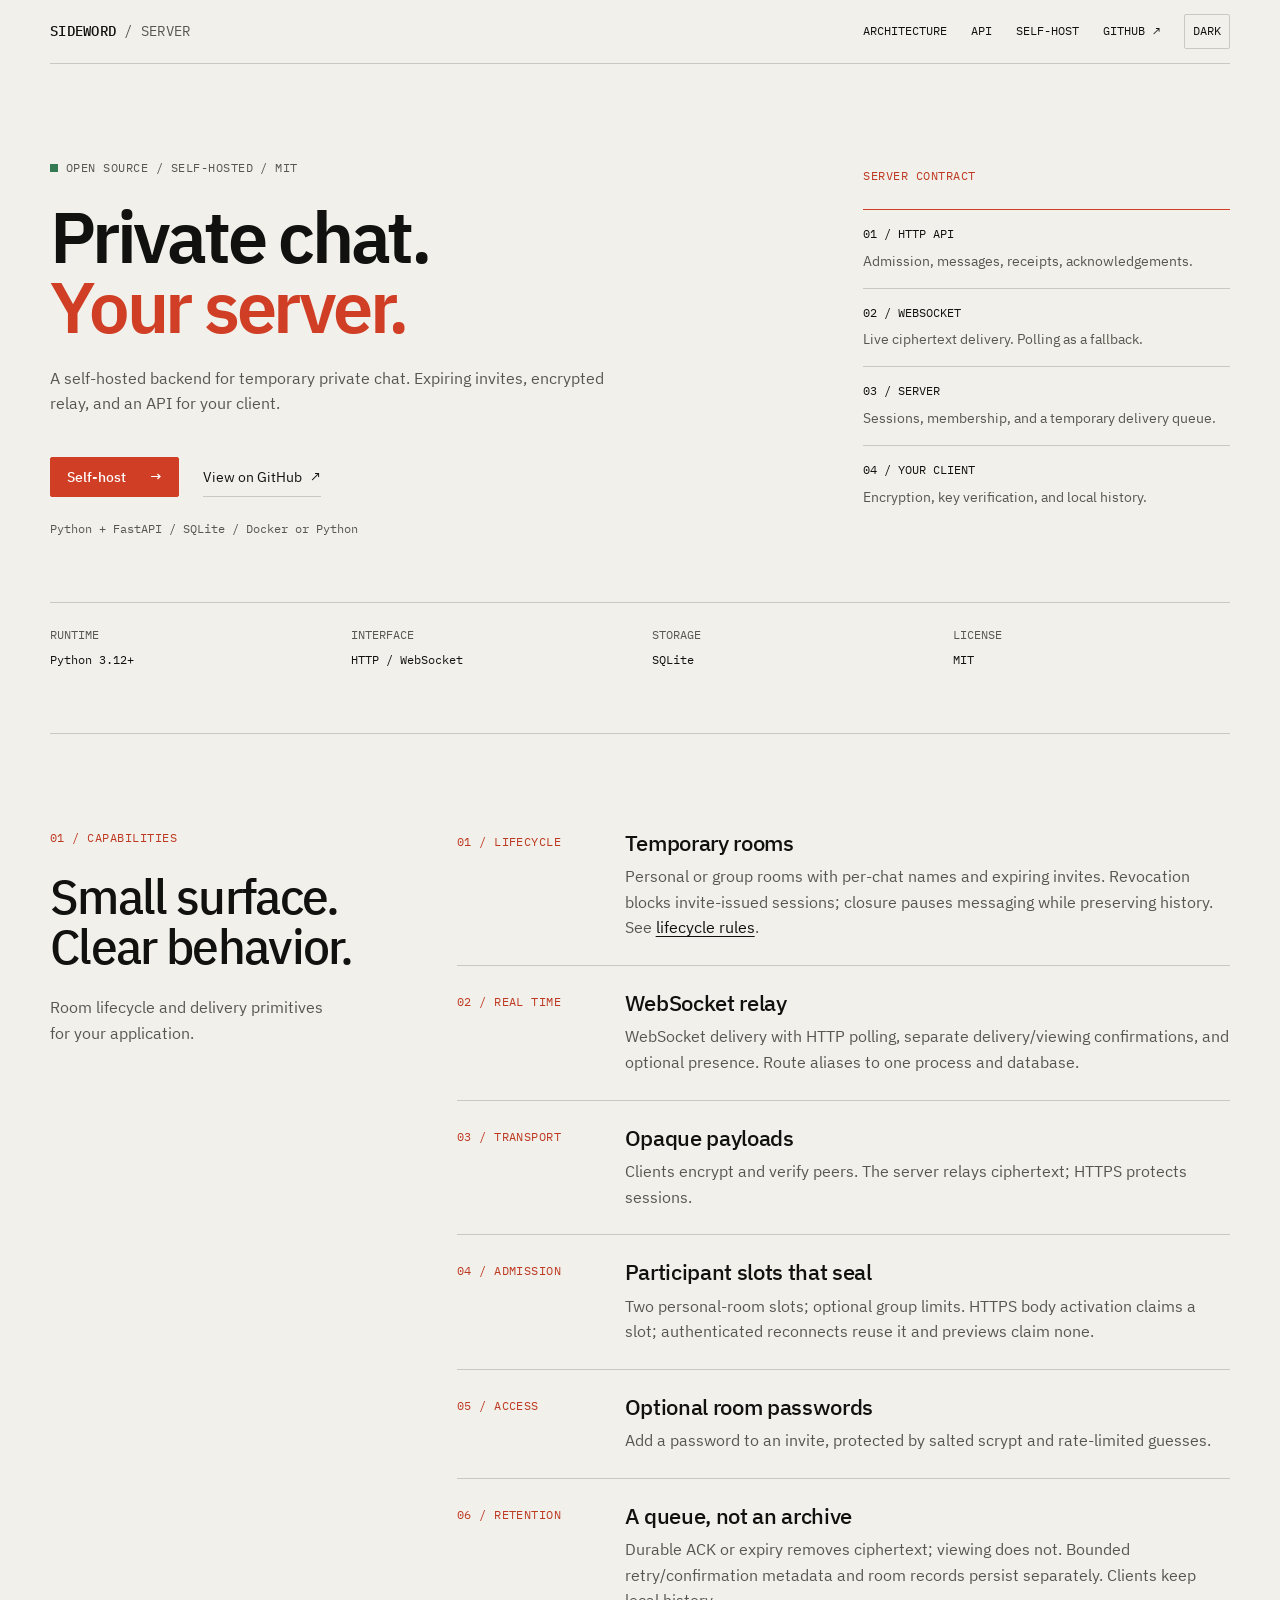
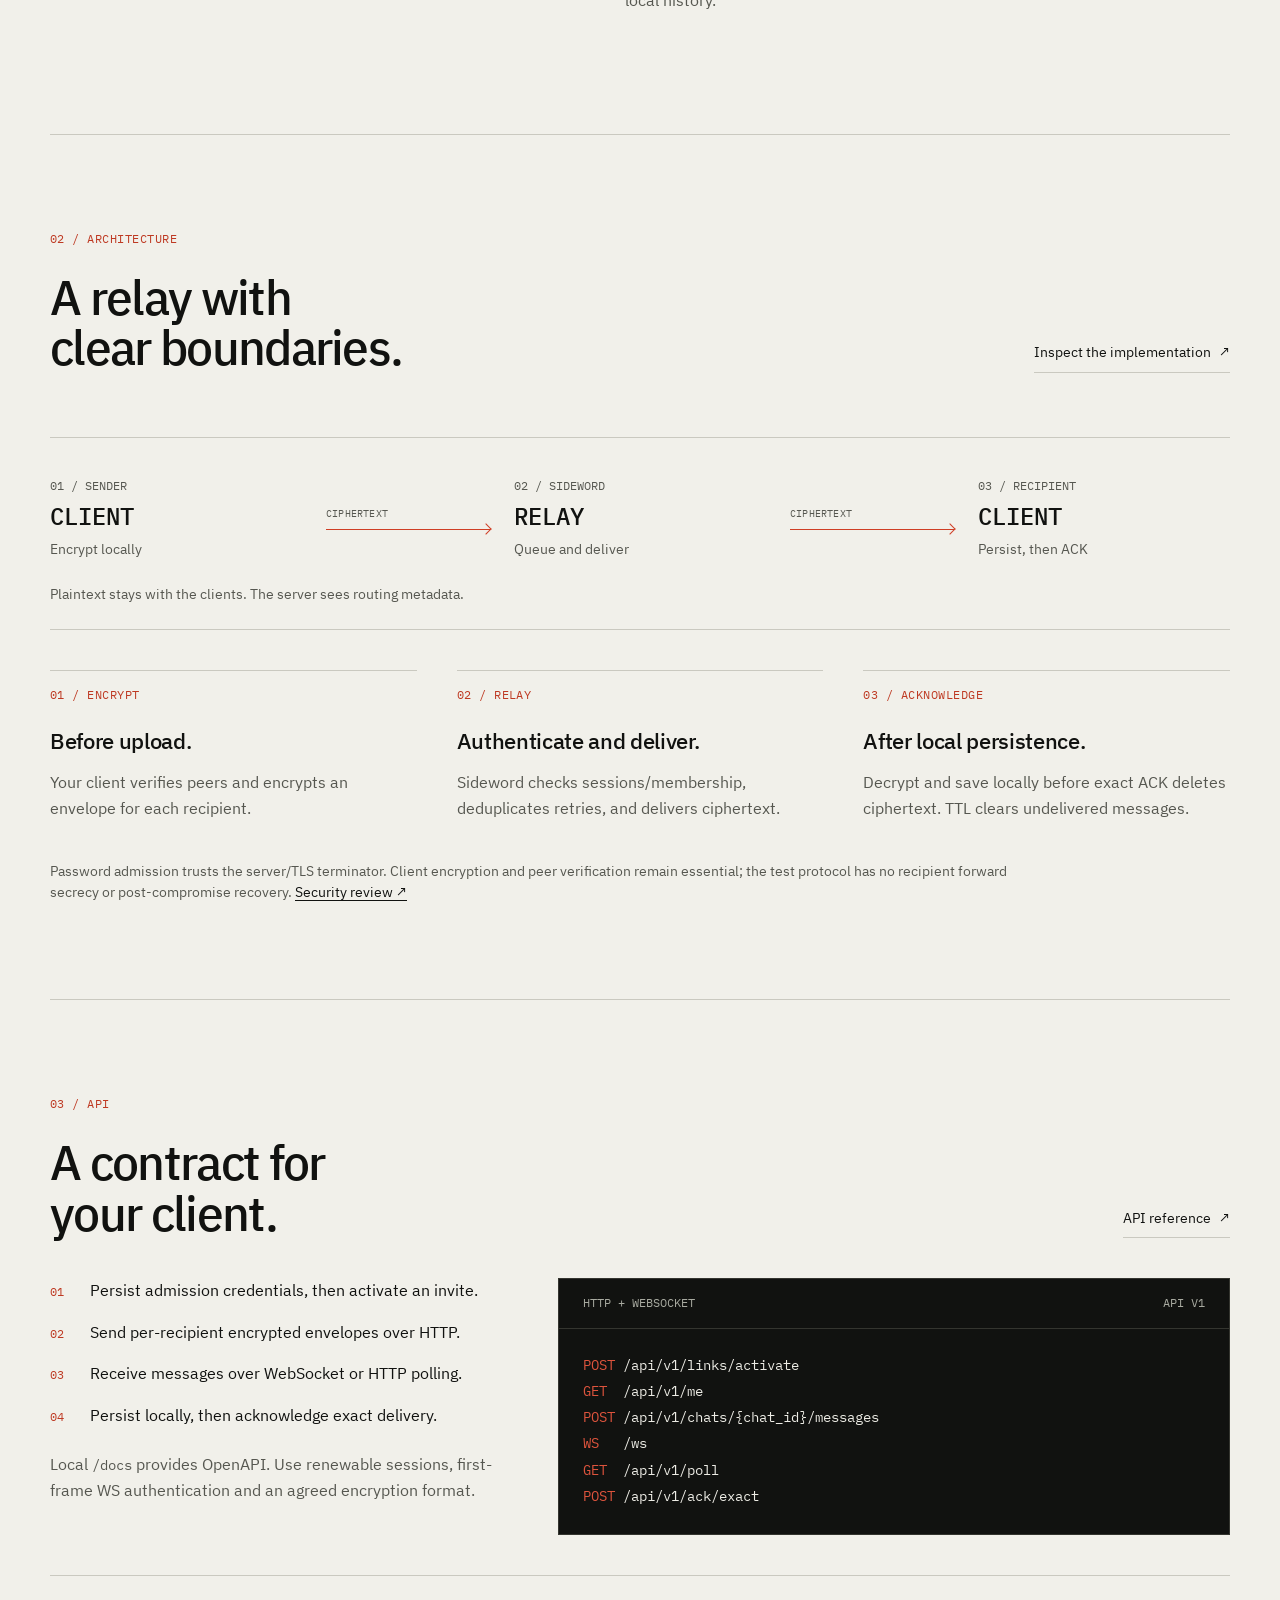
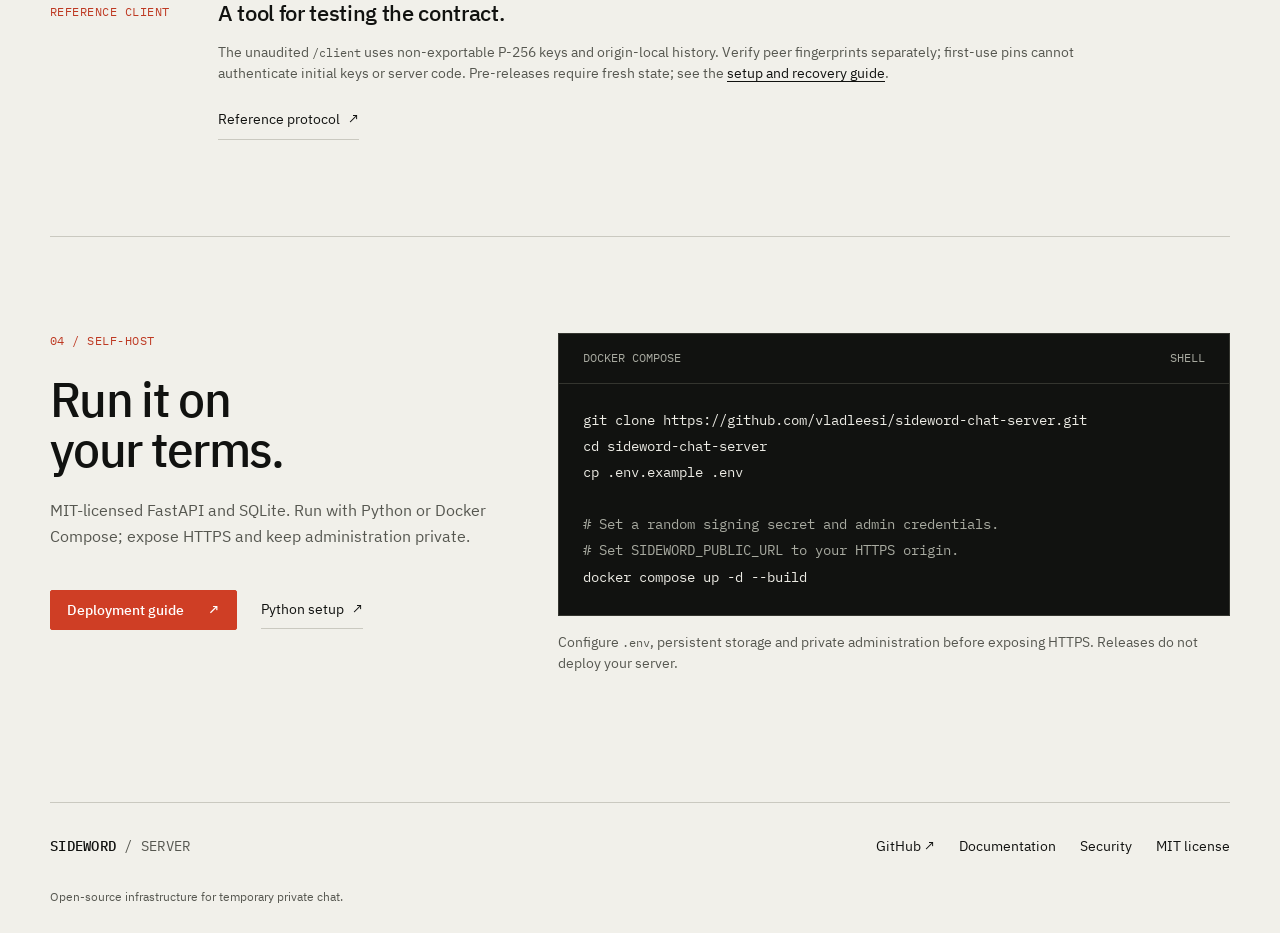
==== commit b7a2b2ab: "feat: add per-chat names and refine client startup" ====
--- a/docs/index.html
+++ b/docs/index.html
@@ -136,7 +136,7 @@
       <div class="feature-list">
         <article>
           <p class="number">01 / LIFECYCLE</p>
-          <div><h3>Temporary rooms</h3><p>Personal or group rooms with expiring invites. Revocation blocks invite-issued sessions; closure pauses messaging while preserving history. See <a href="https://github.com/vladleesi/sideword-chat-server/blob/main/docs/SESSION_LIFECYCLE.md">lifecycle rules</a>.</p></div>
+          <div><h3>Temporary rooms</h3><p>Personal or group rooms with per-chat names and expiring invites. Revocation blocks invite-issued sessions; closure pauses messaging while preserving history. See <a href="https://github.com/vladleesi/sideword-chat-server/blob/main/docs/SESSION_LIFECYCLE.md">lifecycle rules</a>.</p></div>
         </article>
         <article>
           <p class="number">02 / REAL TIME</p>
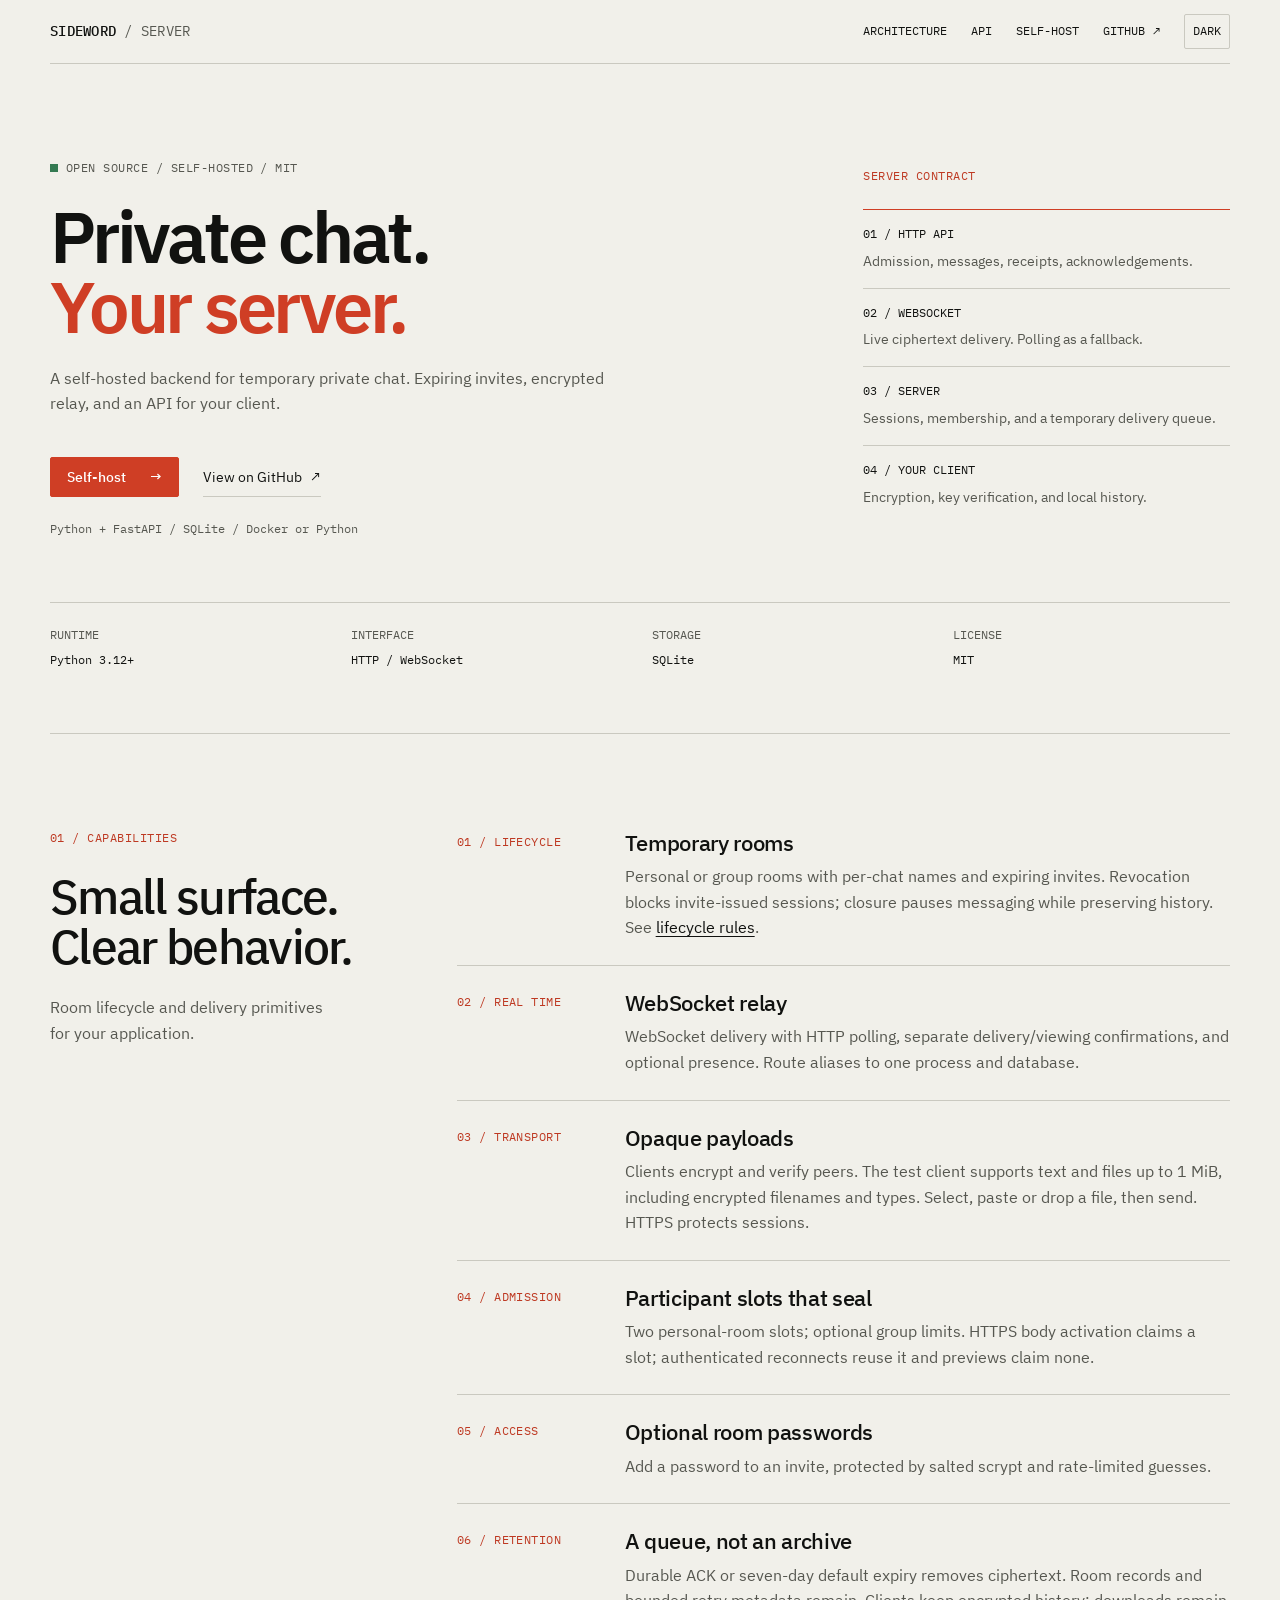
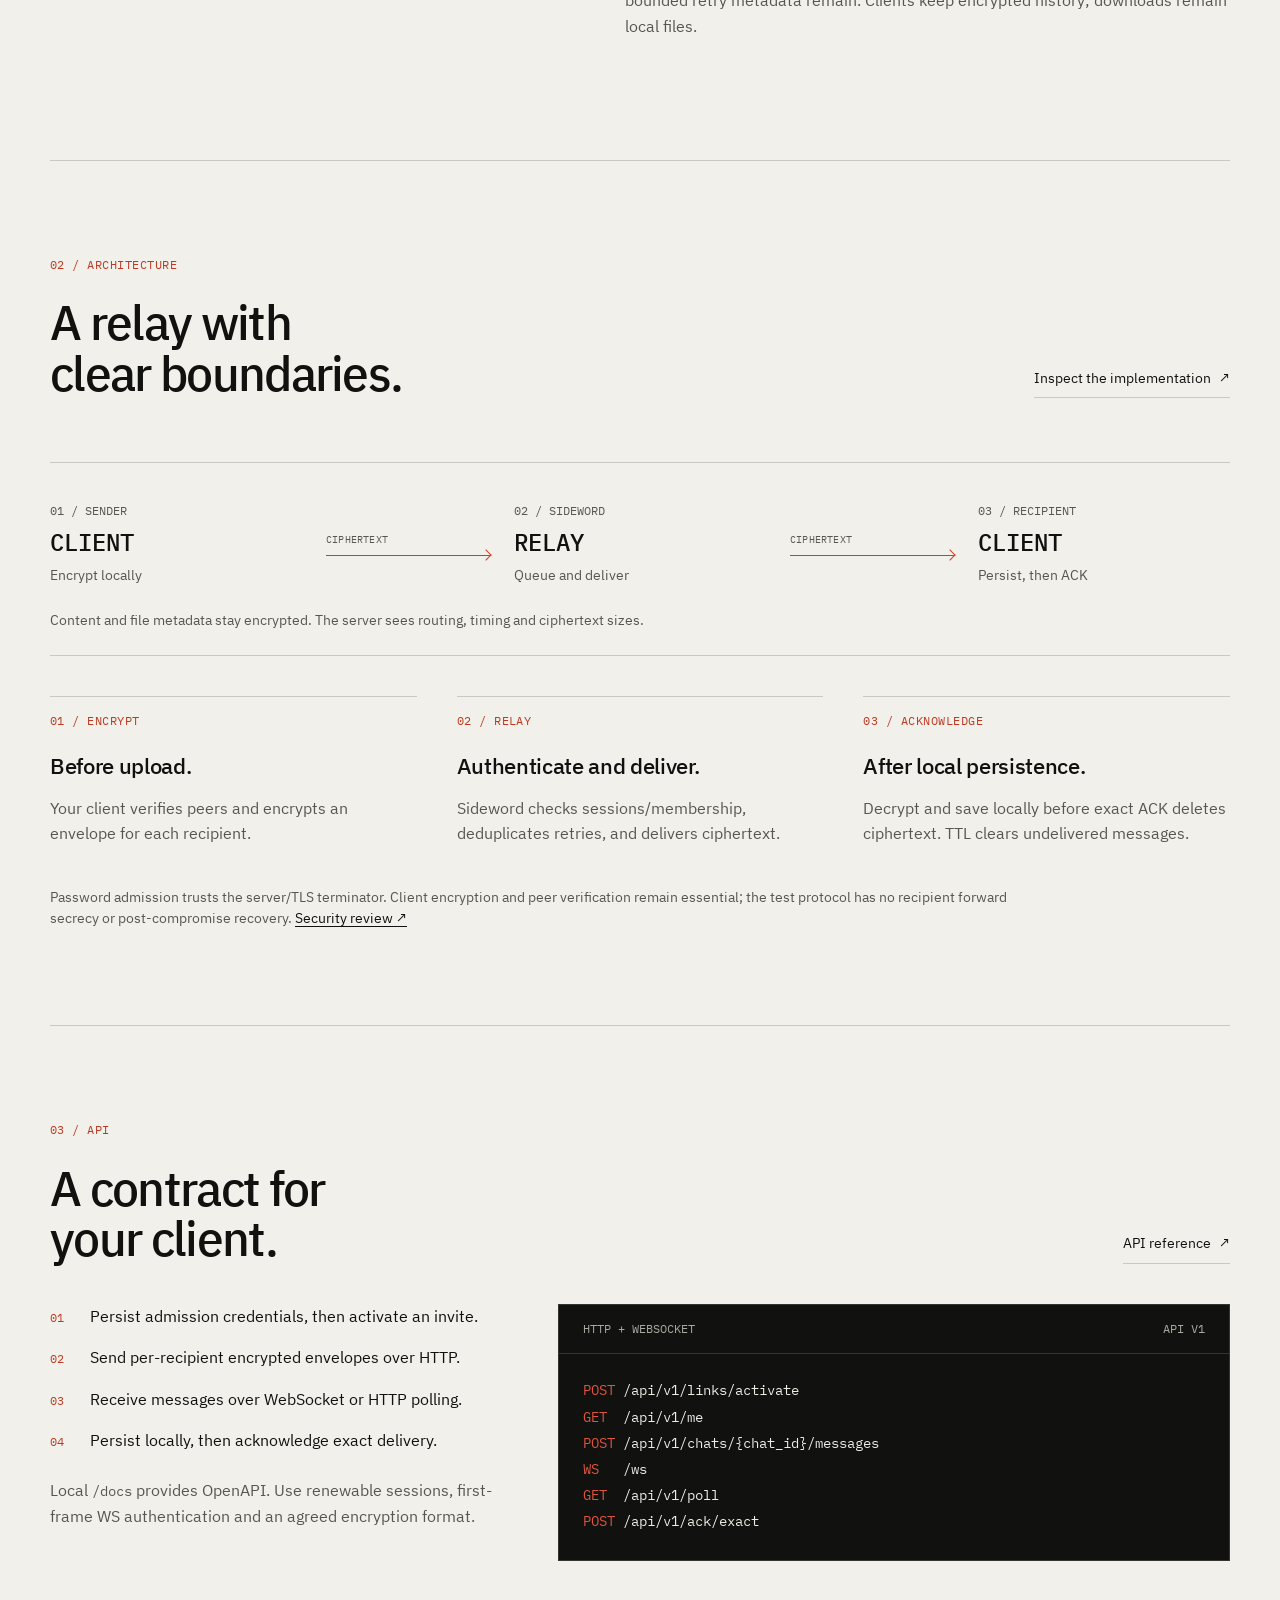
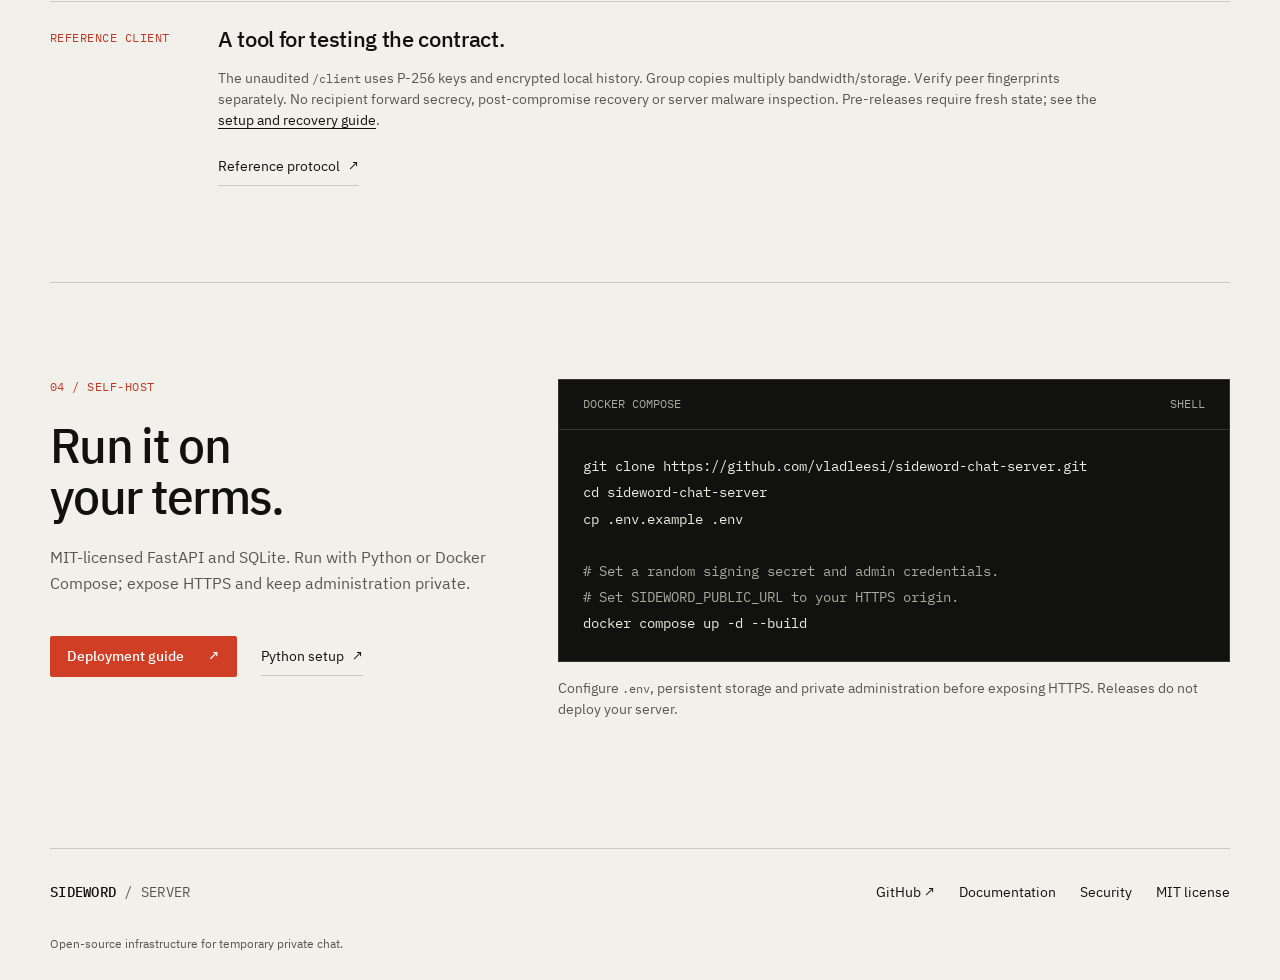
==== commit 8744aa84: "feat: add encrypted attachments and harden relay retention" ====
--- a/docs/index.html
+++ b/docs/index.html
@@ -144,7 +144,7 @@
         </article>
         <article>
           <p class="number">03 / TRANSPORT</p>
-          <div><h3>Opaque payloads</h3><p>Clients encrypt and verify peers. The server relays ciphertext; HTTPS protects sessions.</p></div>
+          <div><h3>Opaque payloads</h3><p>Clients encrypt and verify peers. The test client supports text and files up to 1 MiB, including encrypted filenames and types. Select, paste or drop a file, then send. HTTPS protects sessions.</p></div>
         </article>
         <article>
           <p class="number">04 / ADMISSION</p>
@@ -156,7 +156,7 @@
         </article>
         <article>
           <p class="number">06 / RETENTION</p>
-          <div><h3>A queue, not an archive</h3><p>Durable ACK or expiry removes ciphertext; viewing does not. Bounded retry/confirmation metadata and room records persist separately. Clients keep local history.</p></div>
+          <div><h3>A queue, not an archive</h3><p>Durable ACK or seven-day default expiry removes ciphertext. Room records and bounded retry metadata remain. Clients keep encrypted history; downloads remain local files.</p></div>
         </article>
       </div>
     </section>
@@ -174,7 +174,7 @@
           <div class="relay-line" aria-hidden="true"><span>CIPHERTEXT</span></div>
           <div class="relay-node"><span>03 / RECIPIENT</span><strong>CLIENT</strong><small>Persist, then ACK</small></div>
         </div>
-        <figcaption id="relay-caption">Plaintext stays with the clients. The server sees routing metadata.</figcaption>
+        <figcaption id="relay-caption">Content and file metadata stay encrypted. The server sees routing, timing and ciphertext sizes.</figcaption>
       </figure>
       <ol class="steps">
         <li><p class="number">01 / ENCRYPT</p><h3>Before upload.</h3><p>Your client verifies peers and encrypts an envelope for each recipient.</p></li>
@@ -211,7 +211,7 @@
       </div>
       <aside class="reference-note">
         <p class="number">REFERENCE CLIENT</p>
-        <div><h3>A tool for testing the contract.</h3><p>The unaudited <code>/client</code> uses non-exportable P-256 keys and origin-local history. Verify peer fingerprints separately; first-use pins cannot authenticate initial keys or server code. Pre-releases require fresh state; see the <a href="https://github.com/vladleesi/sideword-chat-server/blob/main/docs/UPGRADING.md">setup and recovery guide</a>.</p><a class="text-link" href="https://github.com/vladleesi/sideword-chat-server/blob/main/docs/PROTOCOL.md">Reference protocol <span aria-hidden="true">&#8599;</span></a></div>
+        <div><h3>A tool for testing the contract.</h3><p>The unaudited <code>/client</code> uses P-256 keys and encrypted local history. Group copies multiply bandwidth/storage. Verify peer fingerprints separately. No recipient forward secrecy, post-compromise recovery or server malware inspection. Pre-releases require fresh state; see the <a href="https://github.com/vladleesi/sideword-chat-server/blob/main/docs/UPGRADING.md">setup and recovery guide</a>.</p><a class="text-link" href="https://github.com/vladleesi/sideword-chat-server/blob/main/docs/PROTOCOL.md">Reference protocol <span aria-hidden="true">&#8599;</span></a></div>
       </aside>
     </section>
 
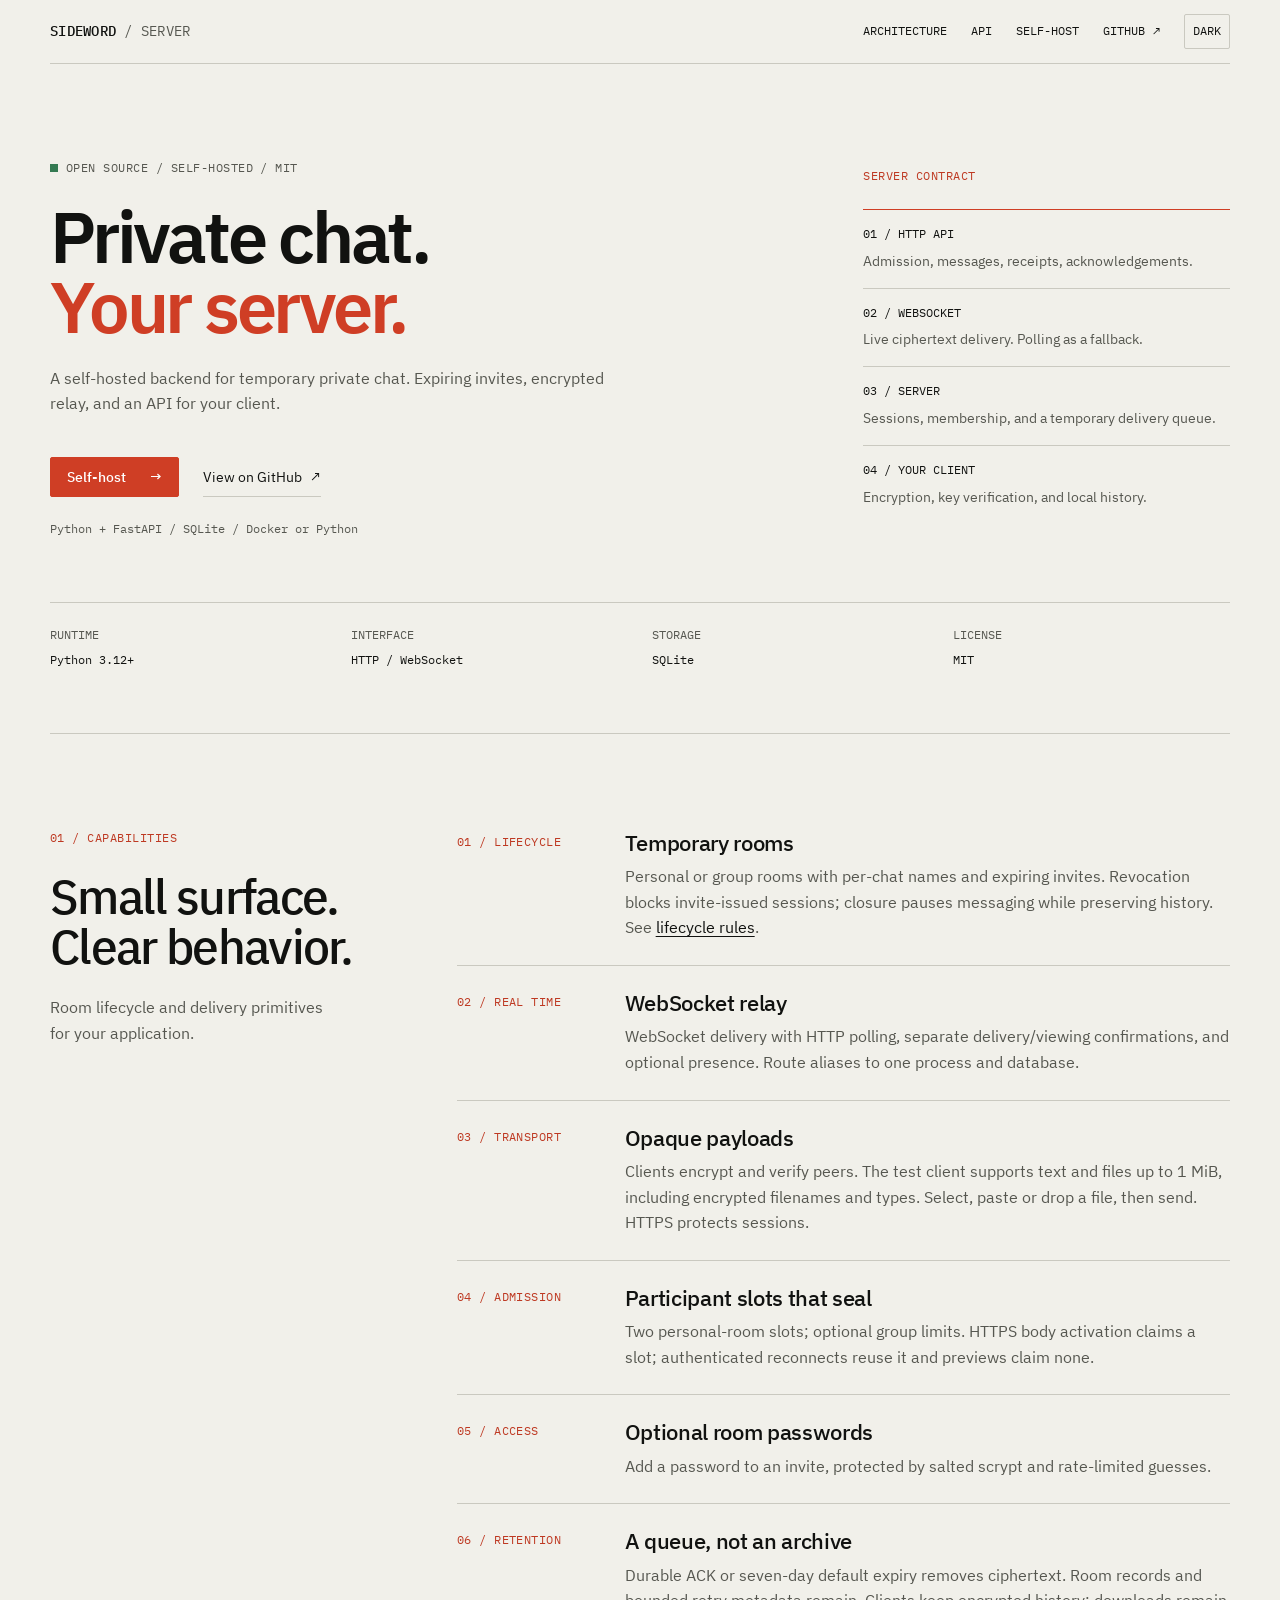
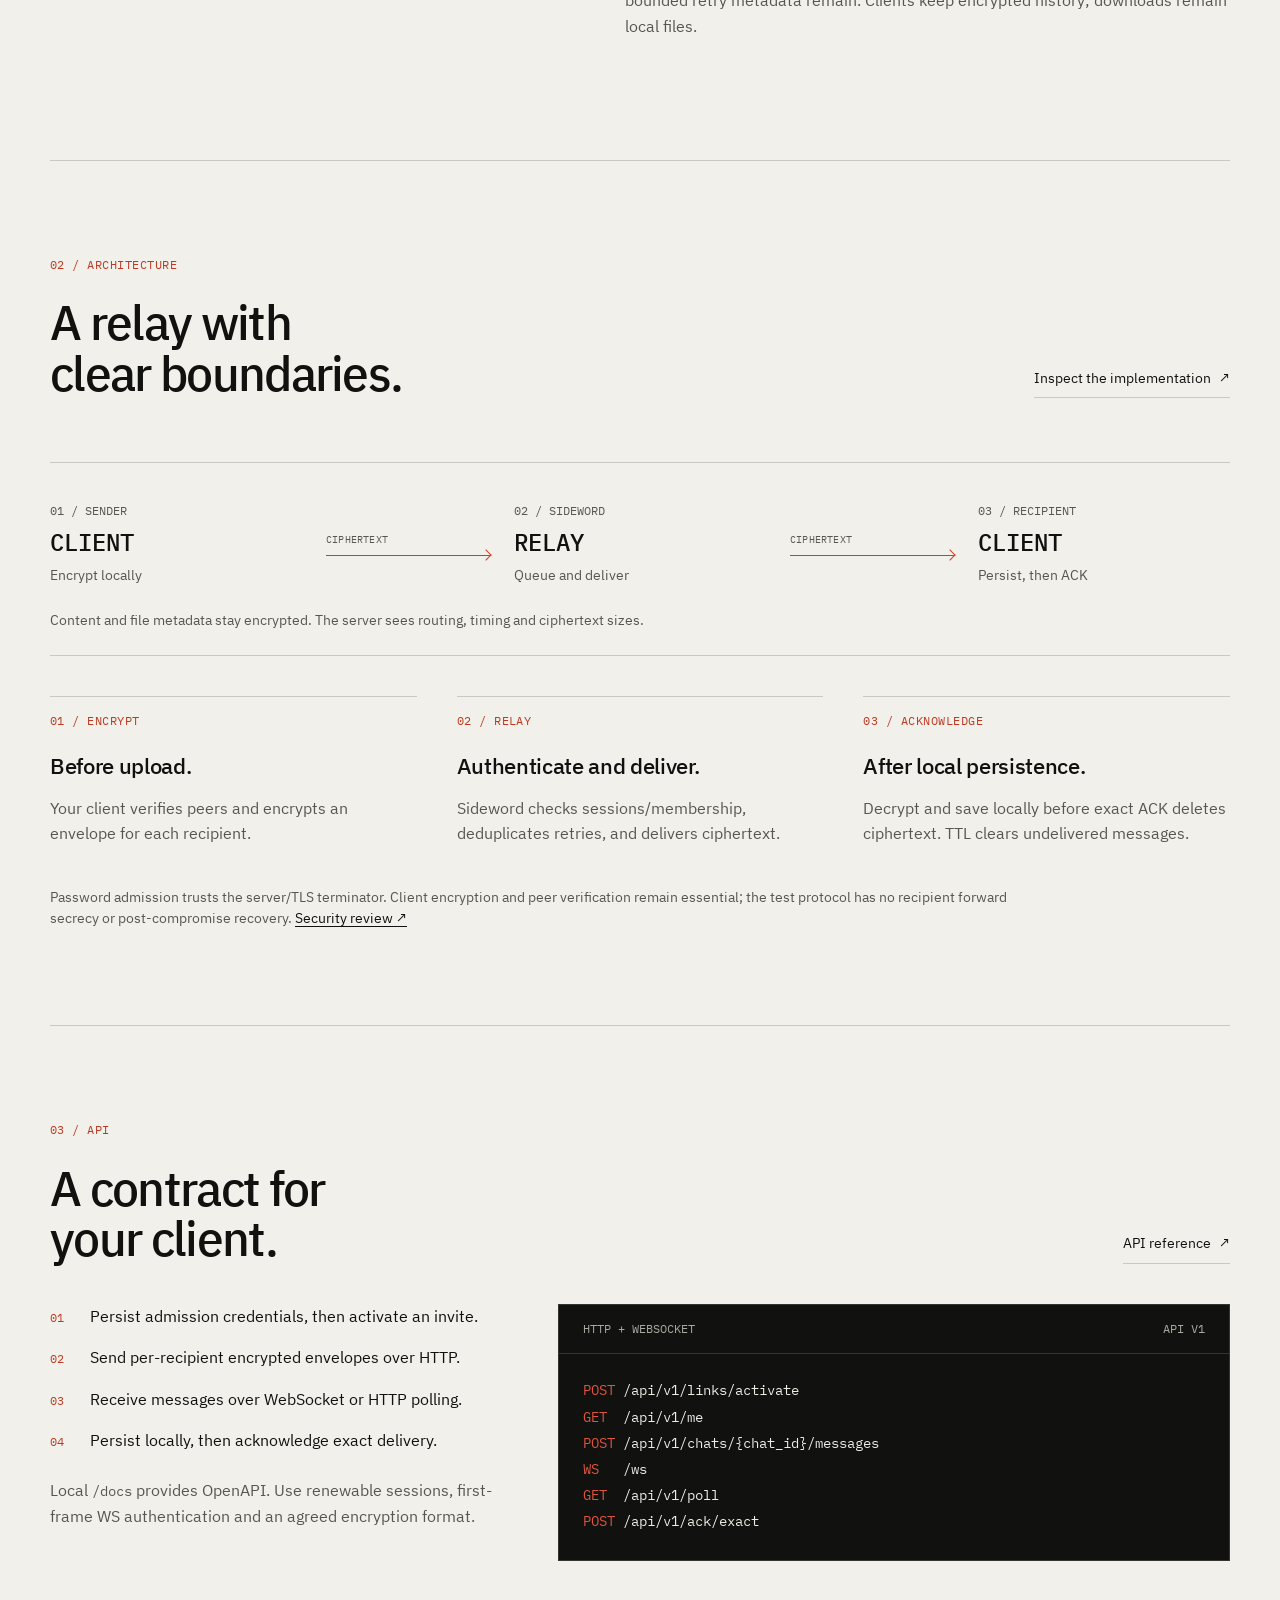
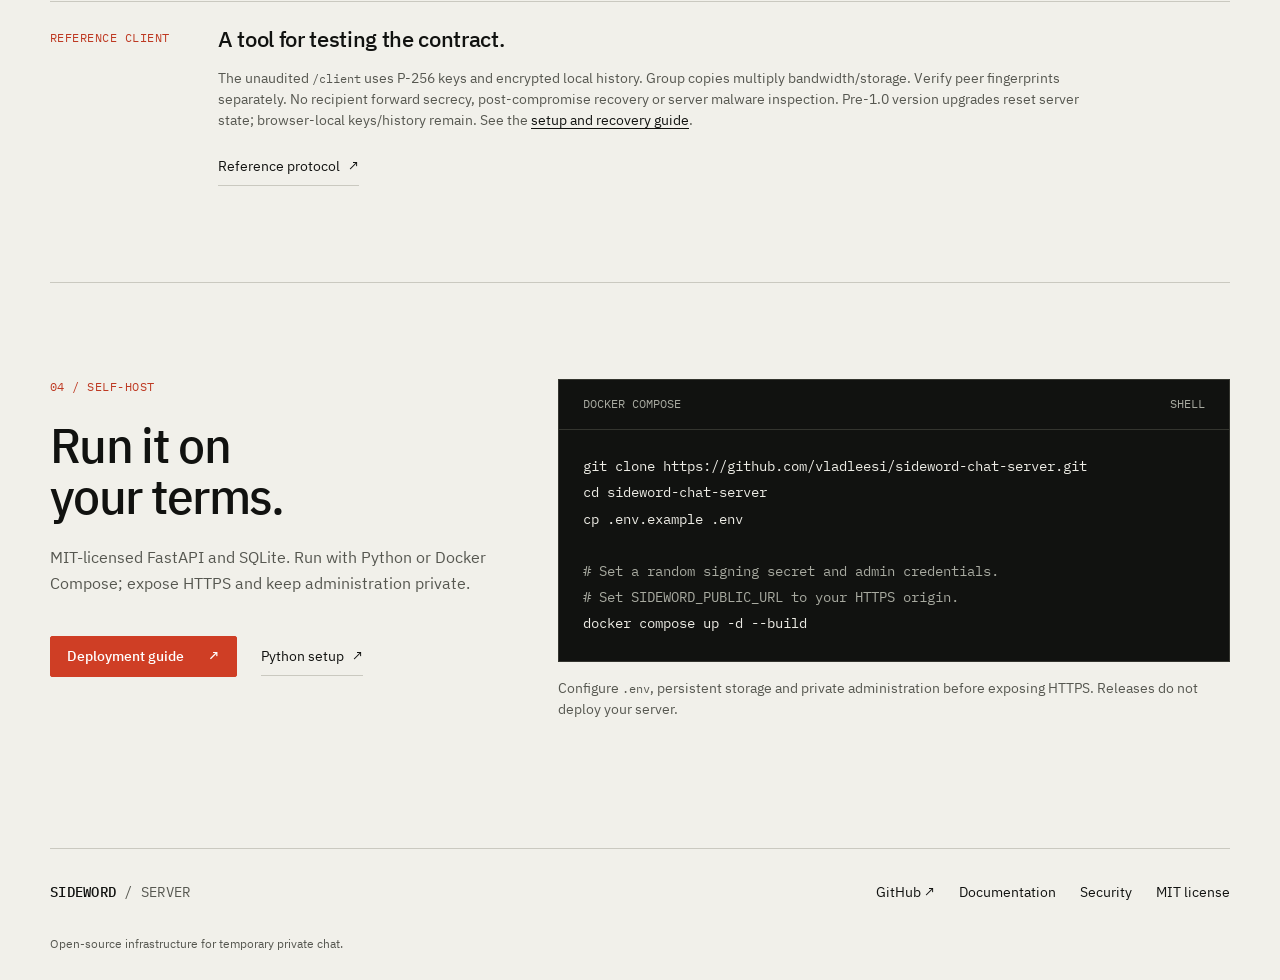
==== commit 9dd284bf: "feat: replace pre-1.0 databases with recoverable fresh state" ====
--- a/docs/index.html
+++ b/docs/index.html
@@ -211,7 +211,7 @@
       </div>
       <aside class="reference-note">
         <p class="number">REFERENCE CLIENT</p>
-        <div><h3>A tool for testing the contract.</h3><p>The unaudited <code>/client</code> uses P-256 keys and encrypted local history. Group copies multiply bandwidth/storage. Verify peer fingerprints separately. No recipient forward secrecy, post-compromise recovery or server malware inspection. Pre-releases require fresh state; see the <a href="https://github.com/vladleesi/sideword-chat-server/blob/main/docs/UPGRADING.md">setup and recovery guide</a>.</p><a class="text-link" href="https://github.com/vladleesi/sideword-chat-server/blob/main/docs/PROTOCOL.md">Reference protocol <span aria-hidden="true">&#8599;</span></a></div>
+        <div><h3>A tool for testing the contract.</h3><p>The unaudited <code>/client</code> uses P-256 keys and encrypted local history. Group copies multiply bandwidth/storage. Verify peer fingerprints separately. No recipient forward secrecy, post-compromise recovery or server malware inspection. Pre-1.0 version upgrades reset server state; browser-local keys/history remain. See the <a href="https://github.com/vladleesi/sideword-chat-server/blob/main/docs/UPGRADING.md">setup and recovery guide</a>.</p><a class="text-link" href="https://github.com/vladleesi/sideword-chat-server/blob/main/docs/PROTOCOL.md">Reference protocol <span aria-hidden="true">&#8599;</span></a></div>
       </aside>
     </section>
 
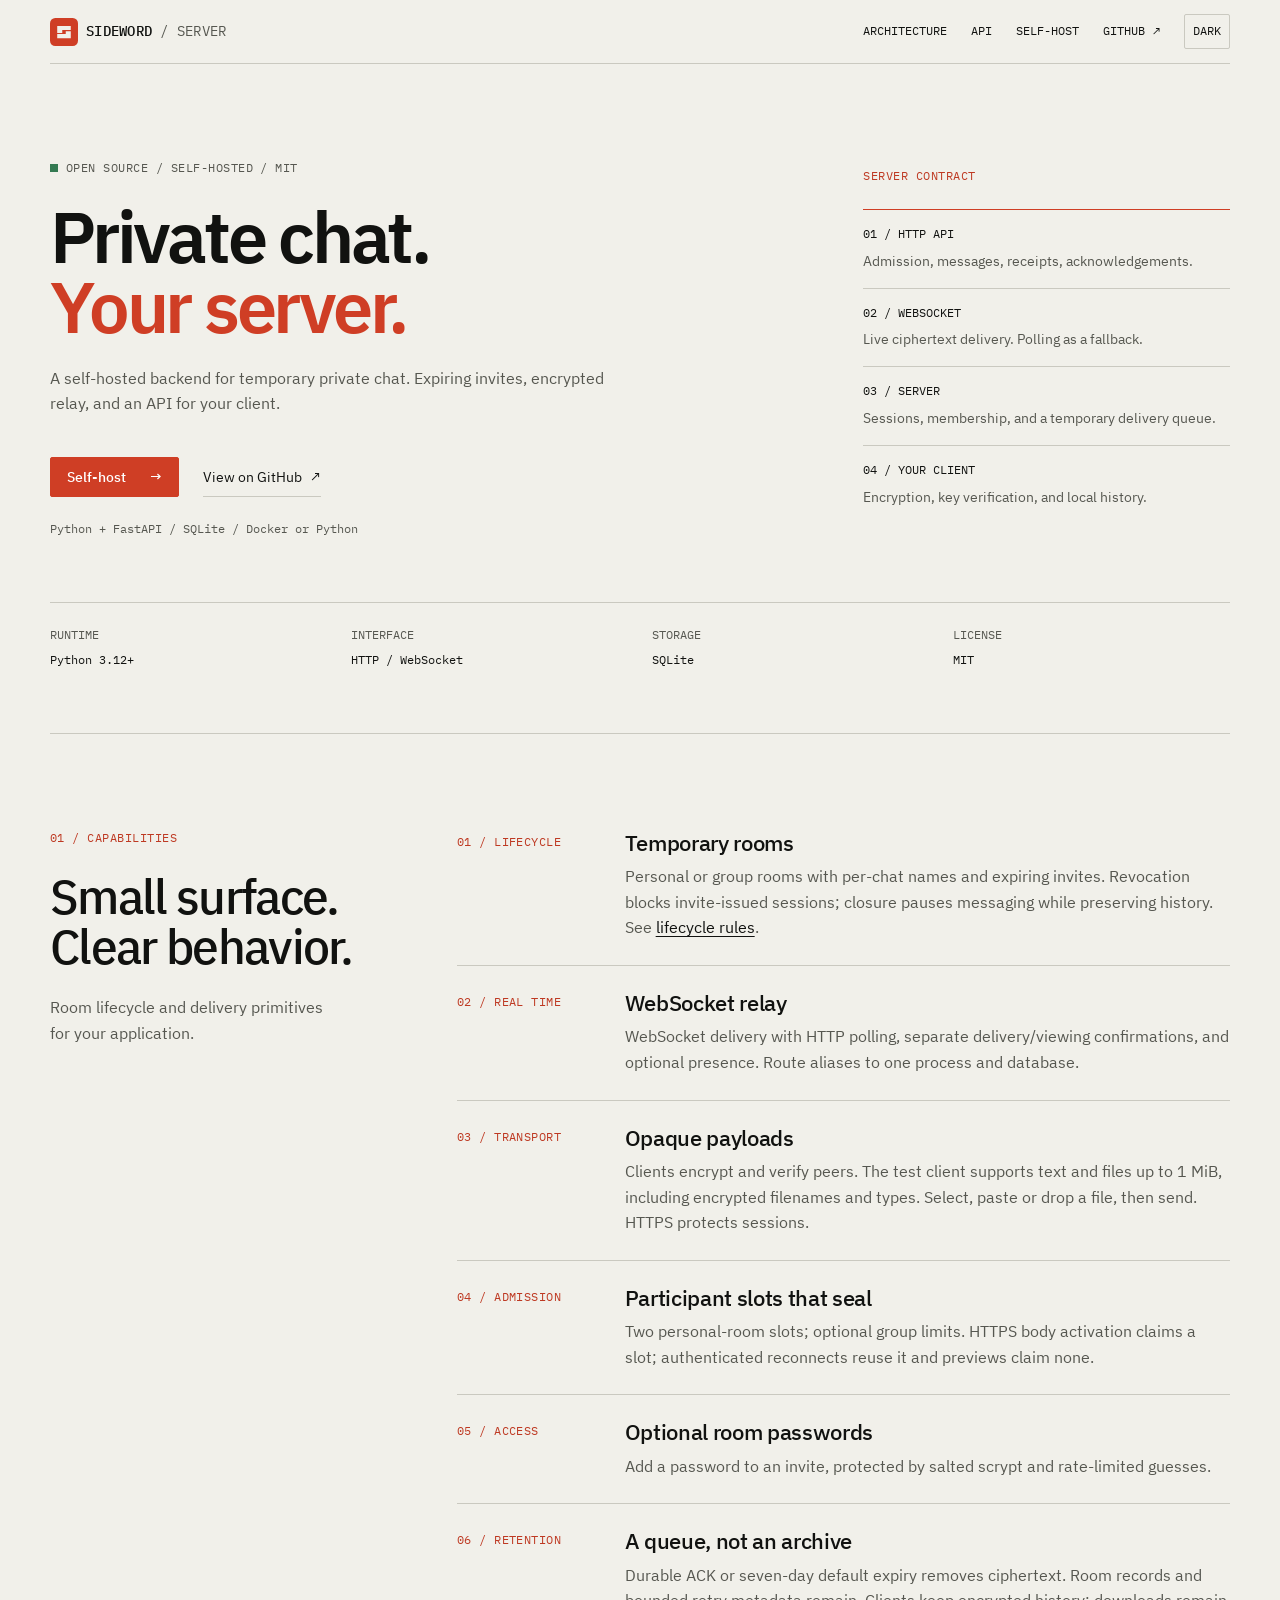
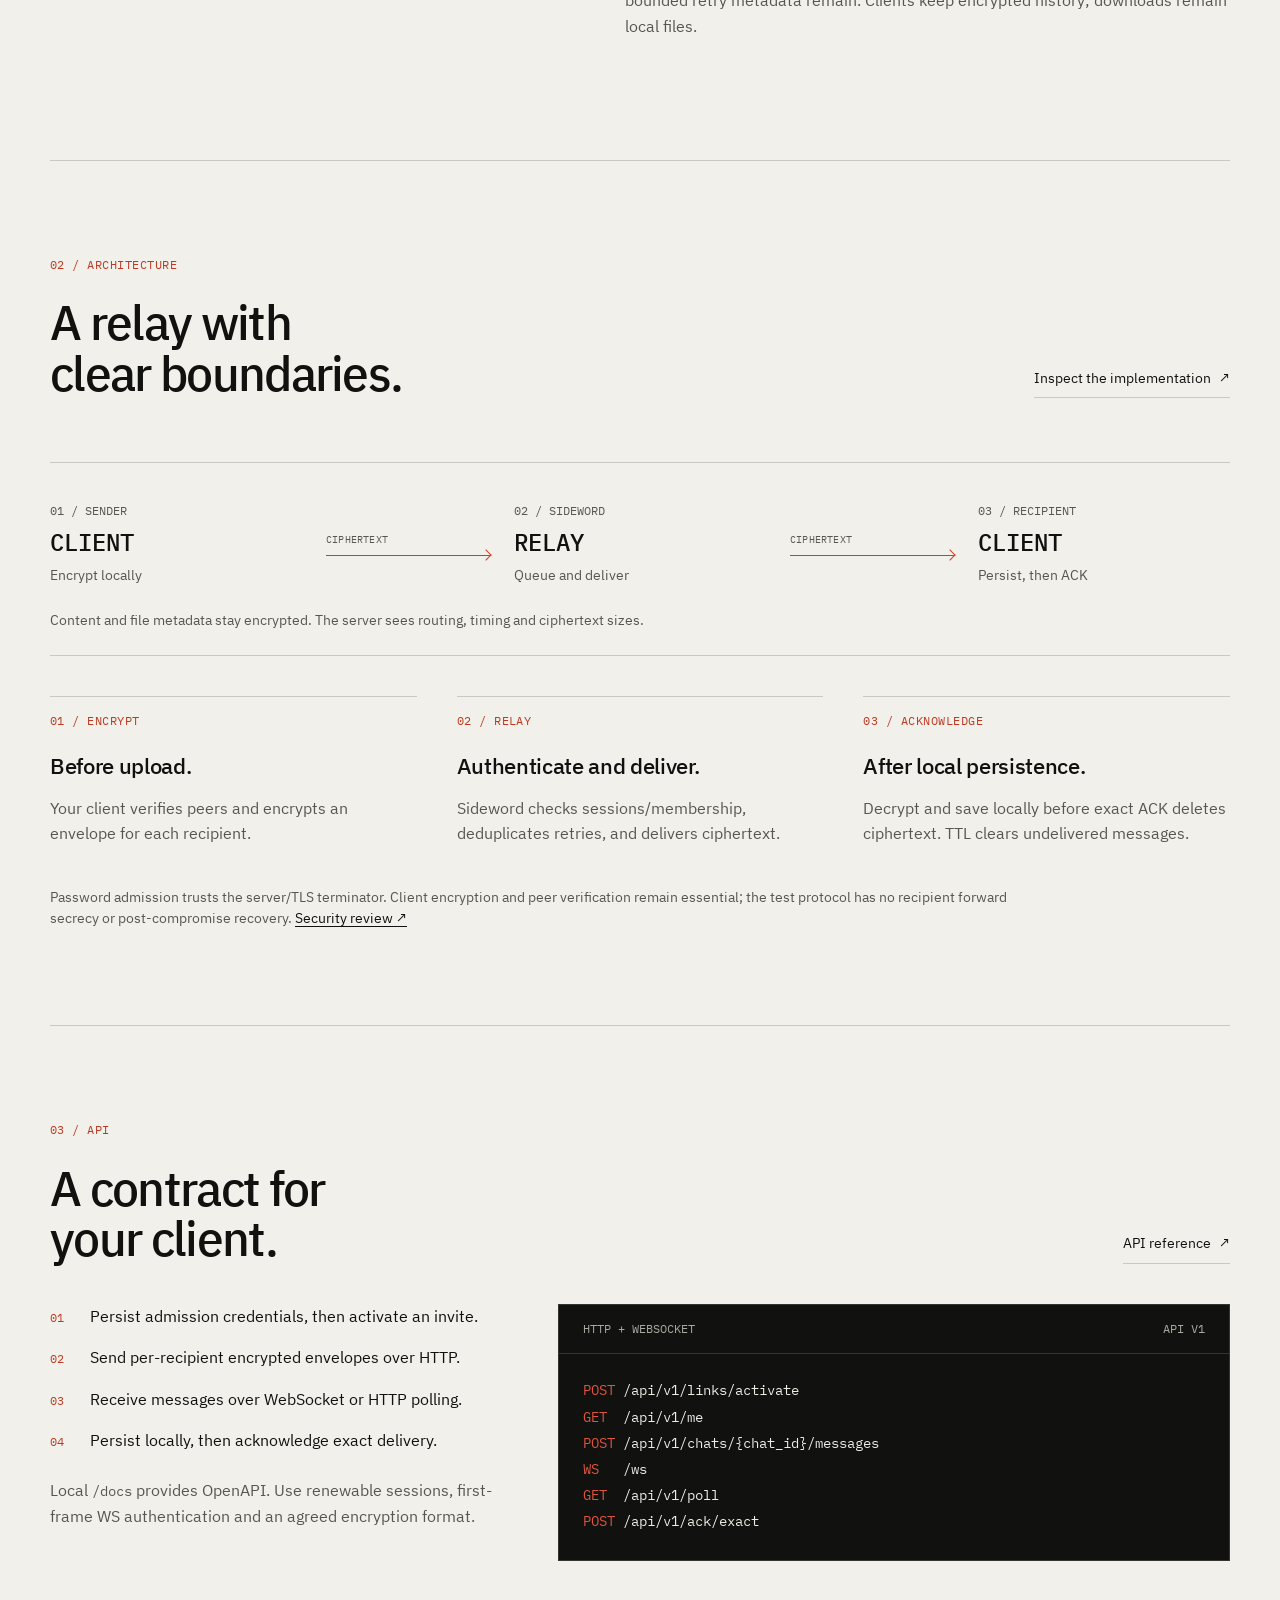
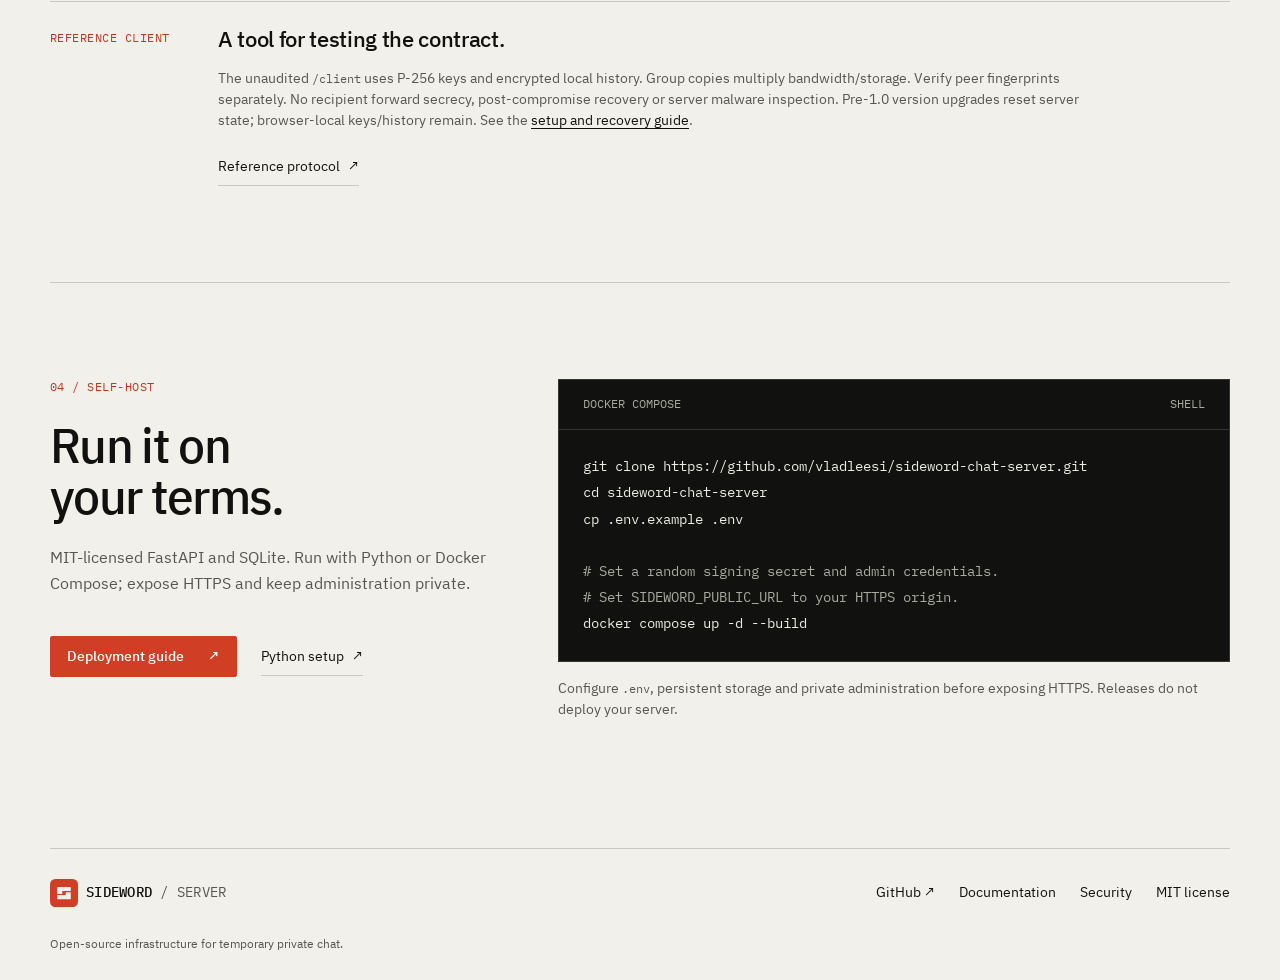
==== commit e867f8c3: "style: add sideword branding and smooth site navigation" ====
--- a/docs/index.html
+++ b/docs/index.html
@@ -27,12 +27,13 @@
   <meta name="twitter:description" content="Open-source, self-hosted backend for temporary private chat. Build custom clients on HTTP and WebSocket APIs with expiring invites and encrypted payload relay.">
   <meta name="twitter:image" content="https://vladleesi.dev/sideword-chat-server/social-card.png">
   <meta name="twitter:image:alt" content="Sideword Server. Open-source, self-hosted backend for temporary private chat. HTTP API, WebSocket relay, and expiring invites.">
-  <link rel="icon" href="./mark.svg?v=2" type="image/svg+xml">
+  <link rel="icon" href="./mark.svg?v=3" type="image/svg+xml">
+  <link rel="apple-touch-icon" href="./apple-touch-icon.png?v=1">
   <link rel="preload" href="./fonts/IBMPlexSans-Regular.woff2" as="font" type="font/woff2" crossorigin>
   <link rel="preload" href="./fonts/IBMPlexSans-SemiBold.woff2" as="font" type="font/woff2" crossorigin>
   <link rel="preload" href="./fonts/IBMPlexMono-Regular.woff2" as="font" type="font/woff2" crossorigin>
   <script src="./theme.js?v=2"></script>
-  <link rel="stylesheet" href="./site.css?v=19">
+  <link rel="stylesheet" href="./site.css?v=21">
   <script type="application/ld+json">
 {
   "@context": "https://schema.org",
@@ -87,7 +88,7 @@
 <body>
   <a class="skip-link" href="#main">Skip to content</a>
   <header class="header wrap">
-    <a class="brand" href="./" aria-label="Sideword Server home">SIDEWORD <span>/ SERVER</span></a>
+    <a class="brand" href="./" aria-label="Sideword Server home"><img src="./mark.svg?v=3" width="28" height="28" alt="">SIDEWORD <span>/ SERVER</span></a>
     <div class="header-controls">
       <nav aria-label="Main navigation">
         <a href="#how-it-works">Architecture</a>
@@ -241,7 +242,7 @@
     </section>
   </main>
   <footer class="footer wrap">
-    <a class="brand" href="./">SIDEWORD <span>/ SERVER</span></a>
+    <a class="brand" href="./"><img src="./mark.svg?v=3" width="28" height="28" alt="">SIDEWORD <span>/ SERVER</span></a>
     <nav aria-label="Project resources">
       <a href="https://github.com/vladleesi/sideword-chat-server">GitHub <span aria-hidden="true">&#8599;</span></a>
       <a href="https://github.com/vladleesi/sideword-chat-server#readme">Documentation</a>
--- a/docs/site.css
+++ b/docs/site.css
@@ -70,6 +70,7 @@
 }
 
 * { box-sizing: border-box; }
+html { scroll-behavior: smooth; }
 body { margin: 0; }
 h1, h2, h3, p, figure, dl { margin: 0; }
 h1, h2, h3 { font-weight: 500; }
@@ -87,7 +88,7 @@
 .skip-link:focus { transform: translateY(0); }
 
 .header { display: flex; align-items: center; justify-content: space-between; gap: 24px; min-height: 64px; border-bottom: 1px solid var(--border); }
-.brand { display: inline-flex; gap: 8px; align-items: baseline; white-space: nowrap; font-size: 14px; font-weight: 500; letter-spacing: .02em; }
+.brand { display: inline-flex; gap: 8px; align-items: center; white-space: nowrap; font-size: 14px; font-weight: 500; letter-spacing: .02em; }
 .brand span { color: var(--text-secondary); font-weight: 400; }
 .header-controls { display: flex; align-items: center; gap: 24px; min-width: 0; }
 .theme-toggle { flex-shrink: 0; background: transparent; color: var(--text-primary); border: 1px solid var(--border); border-radius: 2px; padding: 8px; min-height: 32px; font-family: var(--mono); font-size: 12px; line-height: 1.4; text-transform: uppercase; cursor: pointer; transition: color 150ms, border-color 150ms; }
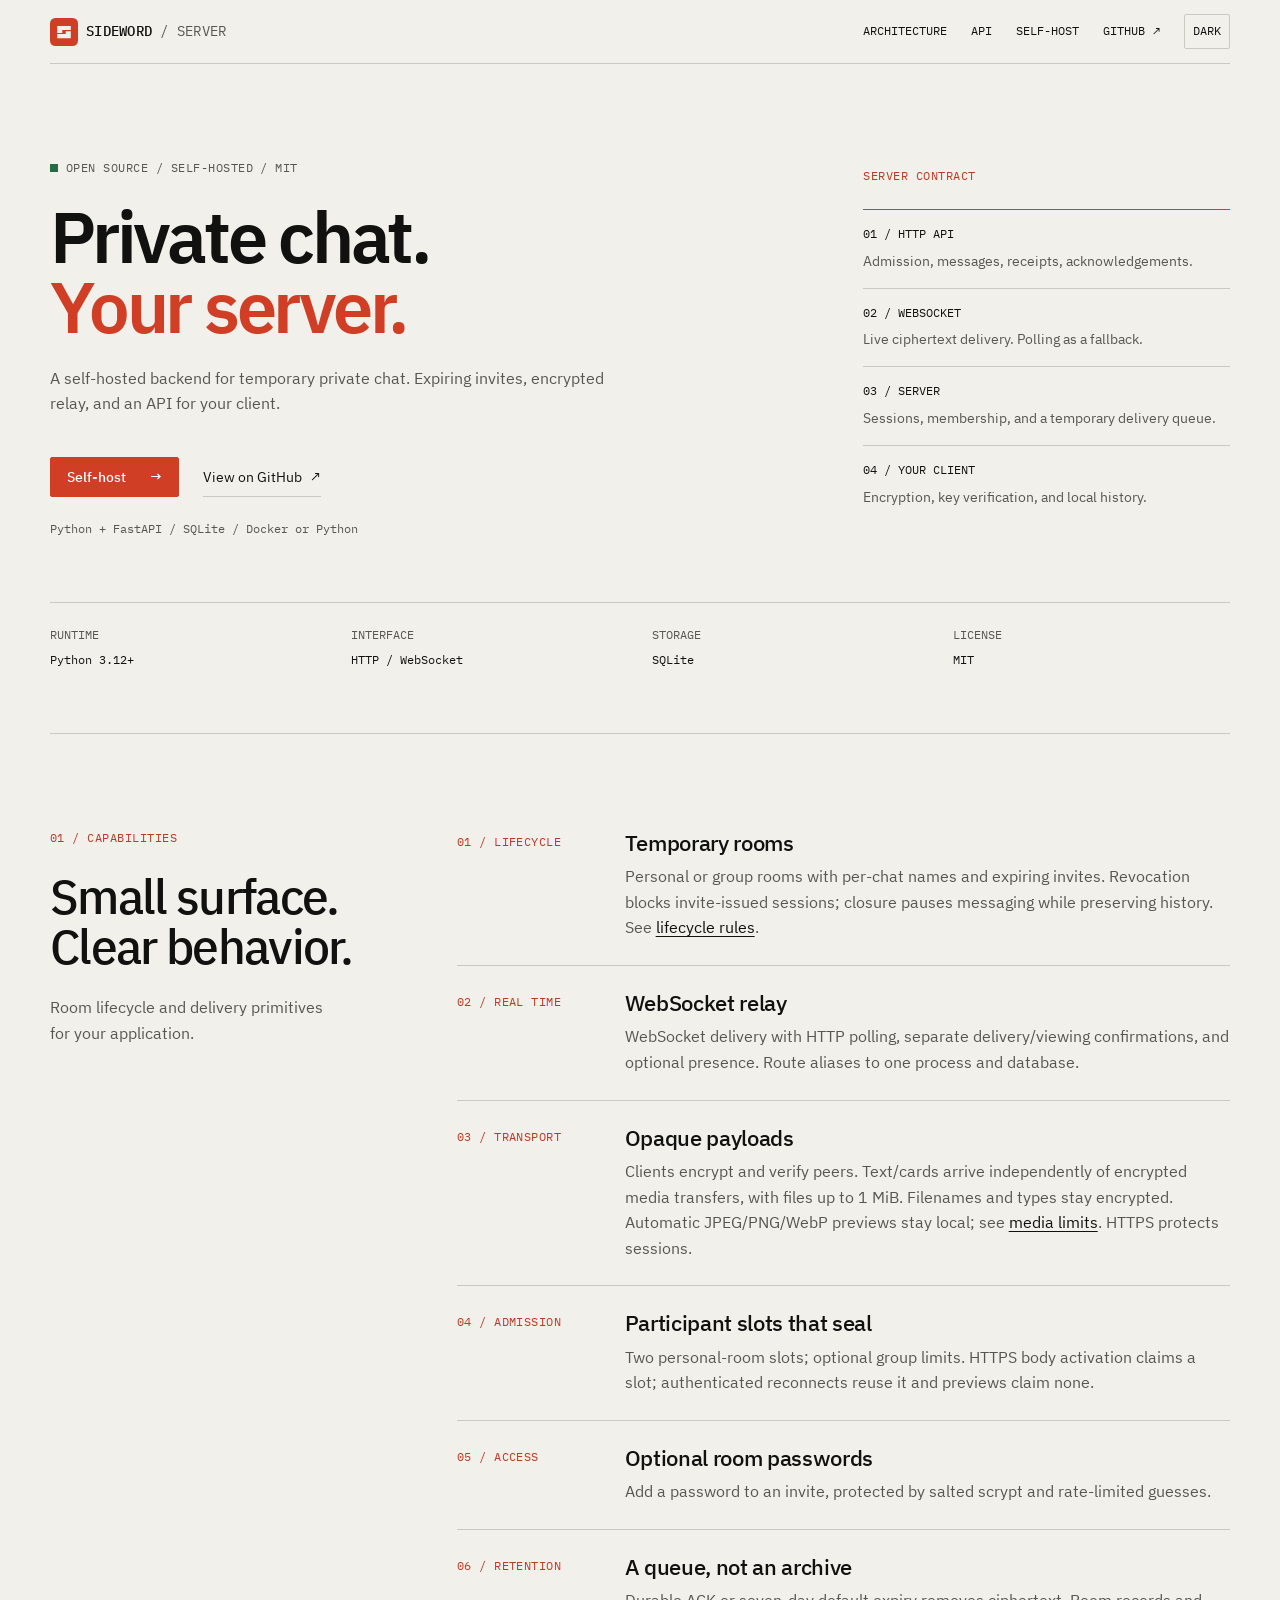
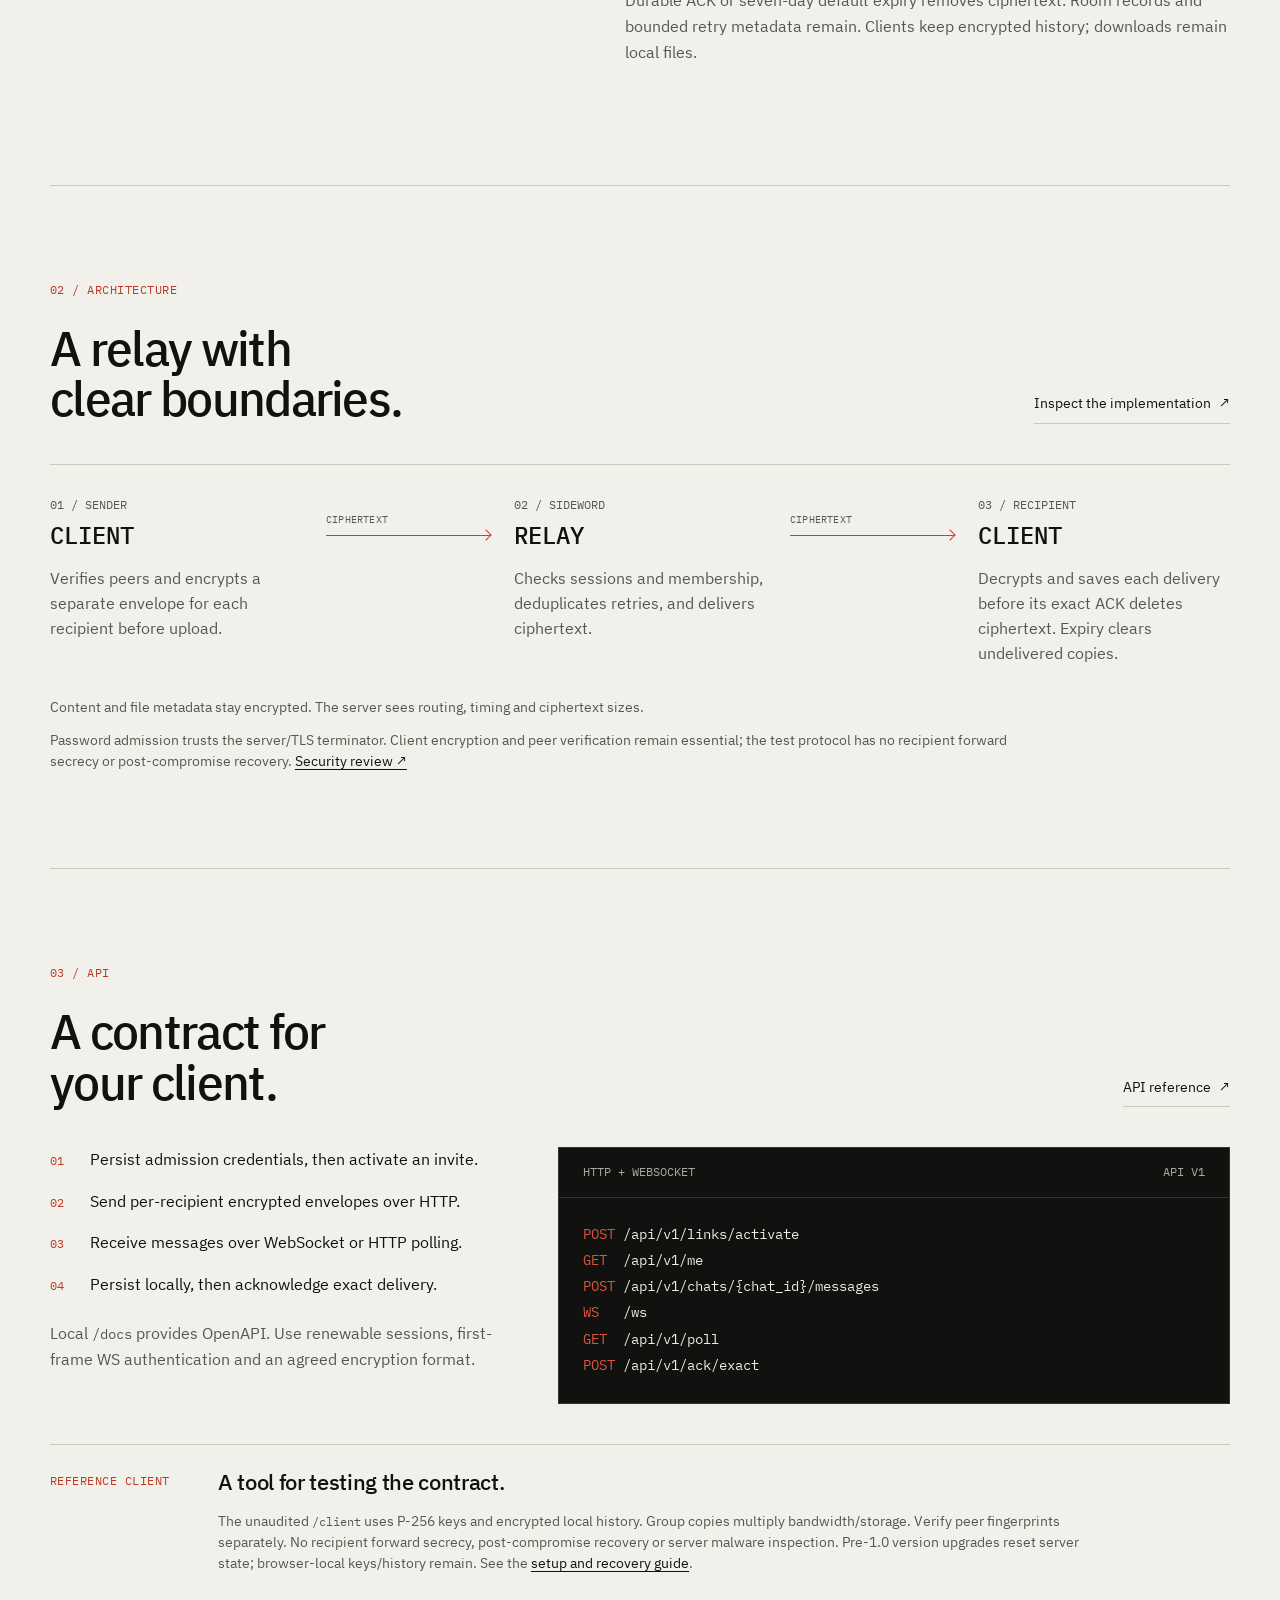
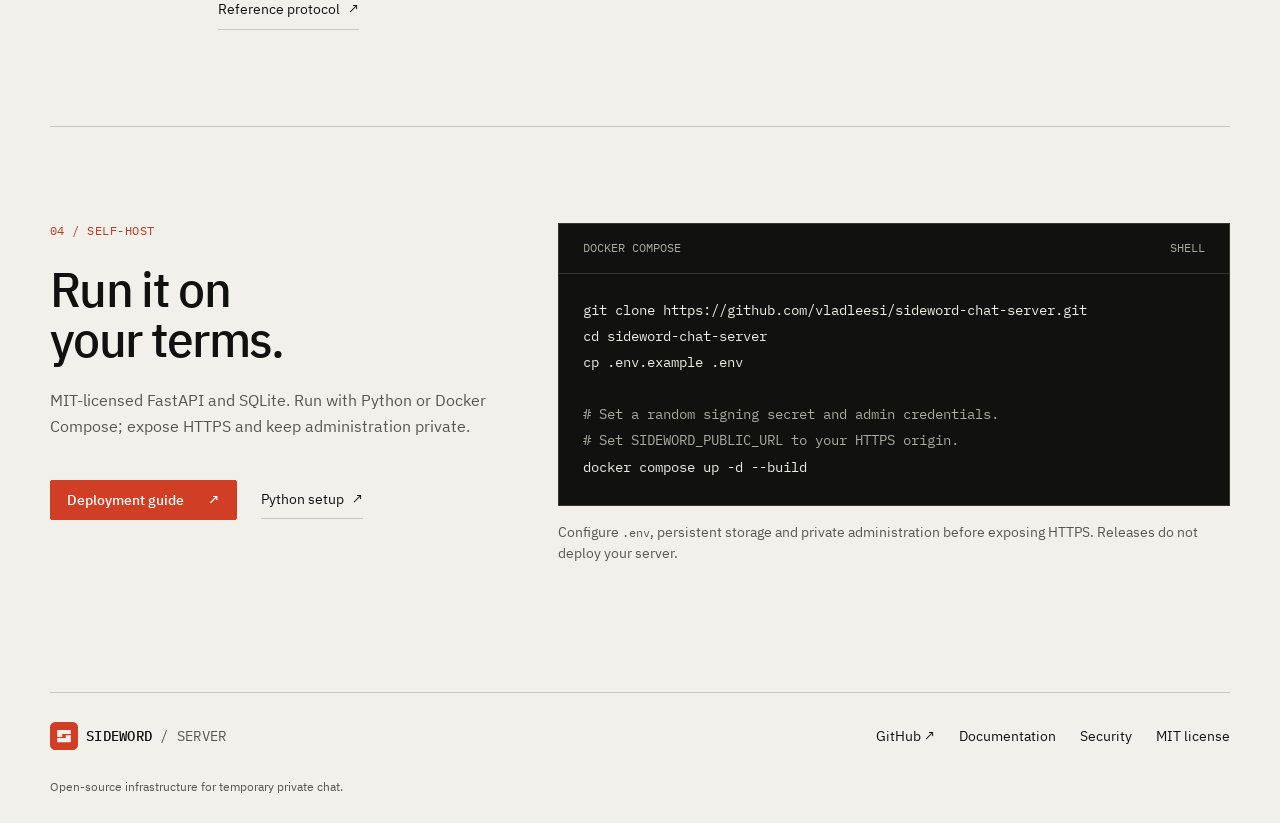
==== commit 2ea399c6: "feat: deliver encrypted media independently of messages" ====
--- a/docs/index.html
+++ b/docs/index.html
@@ -33,7 +33,7 @@
   <link rel="preload" href="./fonts/IBMPlexSans-SemiBold.woff2" as="font" type="font/woff2" crossorigin>
   <link rel="preload" href="./fonts/IBMPlexMono-Regular.woff2" as="font" type="font/woff2" crossorigin>
   <script src="./theme.js?v=2"></script>
-  <link rel="stylesheet" href="./site.css?v=21">
+  <link rel="stylesheet" href="./site.css?v=26">
   <script type="application/ld+json">
 {
   "@context": "https://schema.org",
@@ -145,7 +145,7 @@
         </article>
         <article>
           <p class="number">03 / TRANSPORT</p>
-          <div><h3>Opaque payloads</h3><p>Clients encrypt and verify peers. The test client supports text and files up to 1 MiB, including encrypted filenames and types. Select, paste or drop a file, then send. HTTPS protects sessions.</p></div>
+          <div><h3>Opaque payloads</h3><p>Clients encrypt and verify peers. Text/cards arrive independently of encrypted media transfers, with files up to 1 MiB. Filenames and types stay encrypted. Automatic JPEG/PNG/WebP previews stay local; see <a href="https://github.com/vladleesi/sideword-chat-server/blob/main/docs/PROTOCOL.md#independent-media-delivery">media limits</a>. HTTPS protects sessions.</p></div>
         </article>
         <article>
           <p class="number">04 / ADMISSION</p>
@@ -168,21 +168,18 @@
         <a class="text-link" href="https://github.com/vladleesi/sideword-chat-server/tree/main/app">Inspect the implementation <span aria-hidden="true">&#8599;</span></a>
       </div>
       <figure class="relay-diagram" aria-labelledby="relay-caption">
-        <div class="relay-flow" role="img" aria-label="The sending client encrypts a payload. Sideword queues and relays ciphertext. The receiving client decrypts and persists it, then acknowledges delivery.">
-          <div class="relay-node"><span>01 / SENDER</span><strong>CLIENT</strong><small>Encrypt locally</small></div>
+        <div class="relay-flow" role="list" aria-label="Encrypted delivery flow">
+          <div class="relay-node" role="listitem"><span>01 / SENDER</span><strong>CLIENT</strong><p>Verifies peers and encrypts a separate envelope for each recipient before upload.</p></div>
           <div class="relay-line" aria-hidden="true"><span>CIPHERTEXT</span></div>
-          <div class="relay-node"><span>02 / SIDEWORD</span><strong>RELAY</strong><small>Queue and deliver</small></div>
+          <div class="relay-node" role="listitem"><span>02 / SIDEWORD</span><strong>RELAY</strong><p>Checks sessions and membership, deduplicates retries, and delivers ciphertext.</p></div>
           <div class="relay-line" aria-hidden="true"><span>CIPHERTEXT</span></div>
-          <div class="relay-node"><span>03 / RECIPIENT</span><strong>CLIENT</strong><small>Persist, then ACK</small></div>
-        </div>
-        <figcaption id="relay-caption">Content and file metadata stay encrypted. The server sees routing, timing and ciphertext sizes.</figcaption>
+          <div class="relay-node" role="listitem"><span>03 / RECIPIENT</span><strong>CLIENT</strong><p>Decrypts and saves each delivery before its exact ACK deletes ciphertext. Expiry clears undelivered copies.</p></div>
+        </div>
+        <figcaption id="relay-caption">
+          <p>Content and file metadata stay encrypted. The server sees routing, timing and ciphertext sizes.</p>
+          <p class="architecture-note">Password admission trusts the server/TLS terminator. Client encryption and peer verification remain essential; the test protocol has no recipient forward secrecy or post-compromise recovery. <a href="https://github.com/vladleesi/sideword-chat-server/blob/main/docs/SECURITY_REVIEW.md">Security review <span aria-hidden="true">&#8599;</span></a></p>
+        </figcaption>
       </figure>
-      <ol class="steps">
-        <li><p class="number">01 / ENCRYPT</p><h3>Before upload.</h3><p>Your client verifies peers and encrypts an envelope for each recipient.</p></li>
-        <li><p class="number">02 / RELAY</p><h3>Authenticate and deliver.</h3><p>Sideword checks sessions/membership, deduplicates retries, and delivers ciphertext.</p></li>
-        <li><p class="number">03 / ACKNOWLEDGE</p><h3>After local persistence.</h3><p>Decrypt and save locally before exact ACK deletes ciphertext. TTL clears undelivered messages.</p></li>
-      </ol>
-      <p class="architecture-note">Password admission trusts the server/TLS terminator. Client encryption and peer verification remain essential; the test protocol has no recipient forward secrecy or post-compromise recovery. <a href="https://github.com/vladleesi/sideword-chat-server/blob/main/docs/SECURITY_REVIEW.md">Security review <span aria-hidden="true">&#8599;</span></a></p>
     </section>
 
     <section class="developer wrap" id="api" aria-labelledby="api-title">
--- a/docs/site.css
+++ b/docs/site.css
@@ -54,7 +54,7 @@
   --accent-contrast: #FFFFFF;
   --accent-on-dark: #DE543D;
   --accent-foreground: var(--accent-hover);
-  --success: #347A52;
+  --success: #246B48;
   --code-background: #111210;
   --code-text: #EDECE5;
   --code-secondary: #A8AAA0;
@@ -136,20 +136,16 @@
 .section-heading { display: flex; justify-content: space-between; align-items: end; gap: 40px; }
 .section-heading > .text-link { flex-shrink: 0; }
 
-.relay-diagram { margin-top: 64px; padding-block: 40px 24px; border-block: 1px solid var(--border); }
-.relay-flow { display: grid; grid-template-columns: minmax(0, 1fr) minmax(80px, .65fr) minmax(0, 1fr) minmax(80px, .65fr) minmax(0, 1fr); align-items: center; gap: 24px; }
+.relay-diagram { margin-top: 40px; padding-top: 32px; border-top: 1px solid var(--border); }
+.relay-flow { display: grid; grid-template-columns: minmax(0, 1fr) minmax(80px, .65fr) minmax(0, 1fr) minmax(80px, .65fr) minmax(0, 1fr); align-items: start; gap: 24px; }
 .relay-node { display: flex; flex-direction: column; gap: 8px; }
 .relay-node span { color: var(--text-secondary); font-size: 12px; line-height: 1.4; }
 .relay-node strong { font-size: 24px; line-height: 1.2; font-weight: 500; }
-.relay-node small { font-family: var(--sans); font-size: 14px; line-height: 1.5; color: var(--text-secondary); }
-.relay-line { position: relative; border-bottom: 1px solid var(--accent); padding-bottom: 8px; color: var(--text-secondary); font-size: 10px; line-height: 1.4; letter-spacing: .02em; }
+.relay-node p { margin-top: 8px; max-width: 30ch; font-family: var(--sans); font-size: 16px; line-height: 1.55; color: var(--text-secondary); }
+.relay-line { align-self: start; margin-top: 16px; position: relative; border-bottom: 1px solid var(--accent); padding-bottom: 8px; color: var(--text-secondary); font-size: 10px; line-height: 1.4; letter-spacing: .02em; }
 .relay-line::after { position: absolute; content: ""; right: 0; bottom: -4px; width: 7px; height: 7px; border-top: 1px solid var(--accent); border-right: 1px solid var(--accent); transform: rotate(45deg); }
-figcaption { margin-top: 24px; font-size: 14px; line-height: 1.5; color: var(--text-secondary); }
-.steps { display: grid; grid-template-columns: repeat(3, minmax(0, 1fr)); gap: 40px; padding: 0; margin: 40px 0 0; list-style: none; }
-.steps li { border-top: 1px solid var(--border); padding-top: 16px; }
-.steps h3 { margin-block: 24px 16px; }
-.steps li > p:last-child { color: var(--text-secondary); }
-.architecture-note { max-width: 960px; margin-top: 40px; color: var(--text-secondary); font-size: 14px; line-height: 1.5; }
+.relay-diagram figcaption { margin-top: 32px; font-size: 14px; line-height: 1.5; color: var(--text-secondary); }
+.architecture-note { max-width: 960px; margin-top: 12px; color: var(--text-secondary); font-size: 14px; line-height: 1.5; }
 .feature-list article p:not(.number) a, .architecture-note a, .reference-note div > p a { color: var(--text-primary); text-decoration: underline; text-underline-offset: 3px; }
 .feature-list article p:not(.number) a:hover, .architecture-note a:hover, .reference-note div > p a:hover { color: var(--accent-foreground); }
 
@@ -189,6 +185,7 @@
   --text-secondary: #96978F;
   --border: #34352F;
   --accent-foreground: var(--accent-on-dark);
+  --success: #77C69A;
 }
 
 @media (prefers-color-scheme: dark) {
@@ -200,6 +197,7 @@
     --text-secondary: #96978F;
     --border: #34352F;
     --accent-foreground: var(--accent-on-dark);
+    --success: #77C69A;
   }
 }
 
@@ -209,7 +207,6 @@
   .server-contract dl { display: grid; grid-template-columns: repeat(2, minmax(0, 1fr)); gap: 0 40px; }
   .section-intro > p:last-child { max-width: 480px; }
   .relay-flow { gap: 16px; }
-  .steps { gap: 24px; }
 }
 
 @media (max-width: 640px) {
@@ -226,13 +223,12 @@
   .section-heading { flex-direction: column; align-items: start; gap: 24px; }
   .feature-list article, .reference-note { grid-template-columns: 1fr; gap: 16px; }
   .feature-list .number, .reference-note .number { padding-top: 0; }
-  .relay-diagram { margin-top: 40px; }
+  .relay-diagram { margin-top: 32px; padding-top: 24px; }
+  .relay-diagram figcaption { margin-top: 24px; }
   .relay-flow { grid-template-columns: 1fr; gap: 24px; }
-  .relay-line { width: 1px; height: 40px; margin-left: 8px; border-left: 1px solid var(--accent); border-bottom: 0; padding: 0; }
+  .relay-line { width: 1px; height: 40px; margin-top: 0; margin-left: 8px; border-left: 1px solid var(--accent); border-bottom: 0; padding: 0; }
   .relay-line span { display: block; padding-left: 16px; padding-top: 8px; }
   .relay-line::after { right: -3px; bottom: 0; transform: rotate(135deg); }
-  .steps { grid-template-columns: 1fr; gap: 24px; }
-  .steps h3 { margin-top: 16px; }
   pre, .code-heading { padding: 16px; }
   pre { font-size: 12px; }
   .footer { padding-bottom: 24px; }
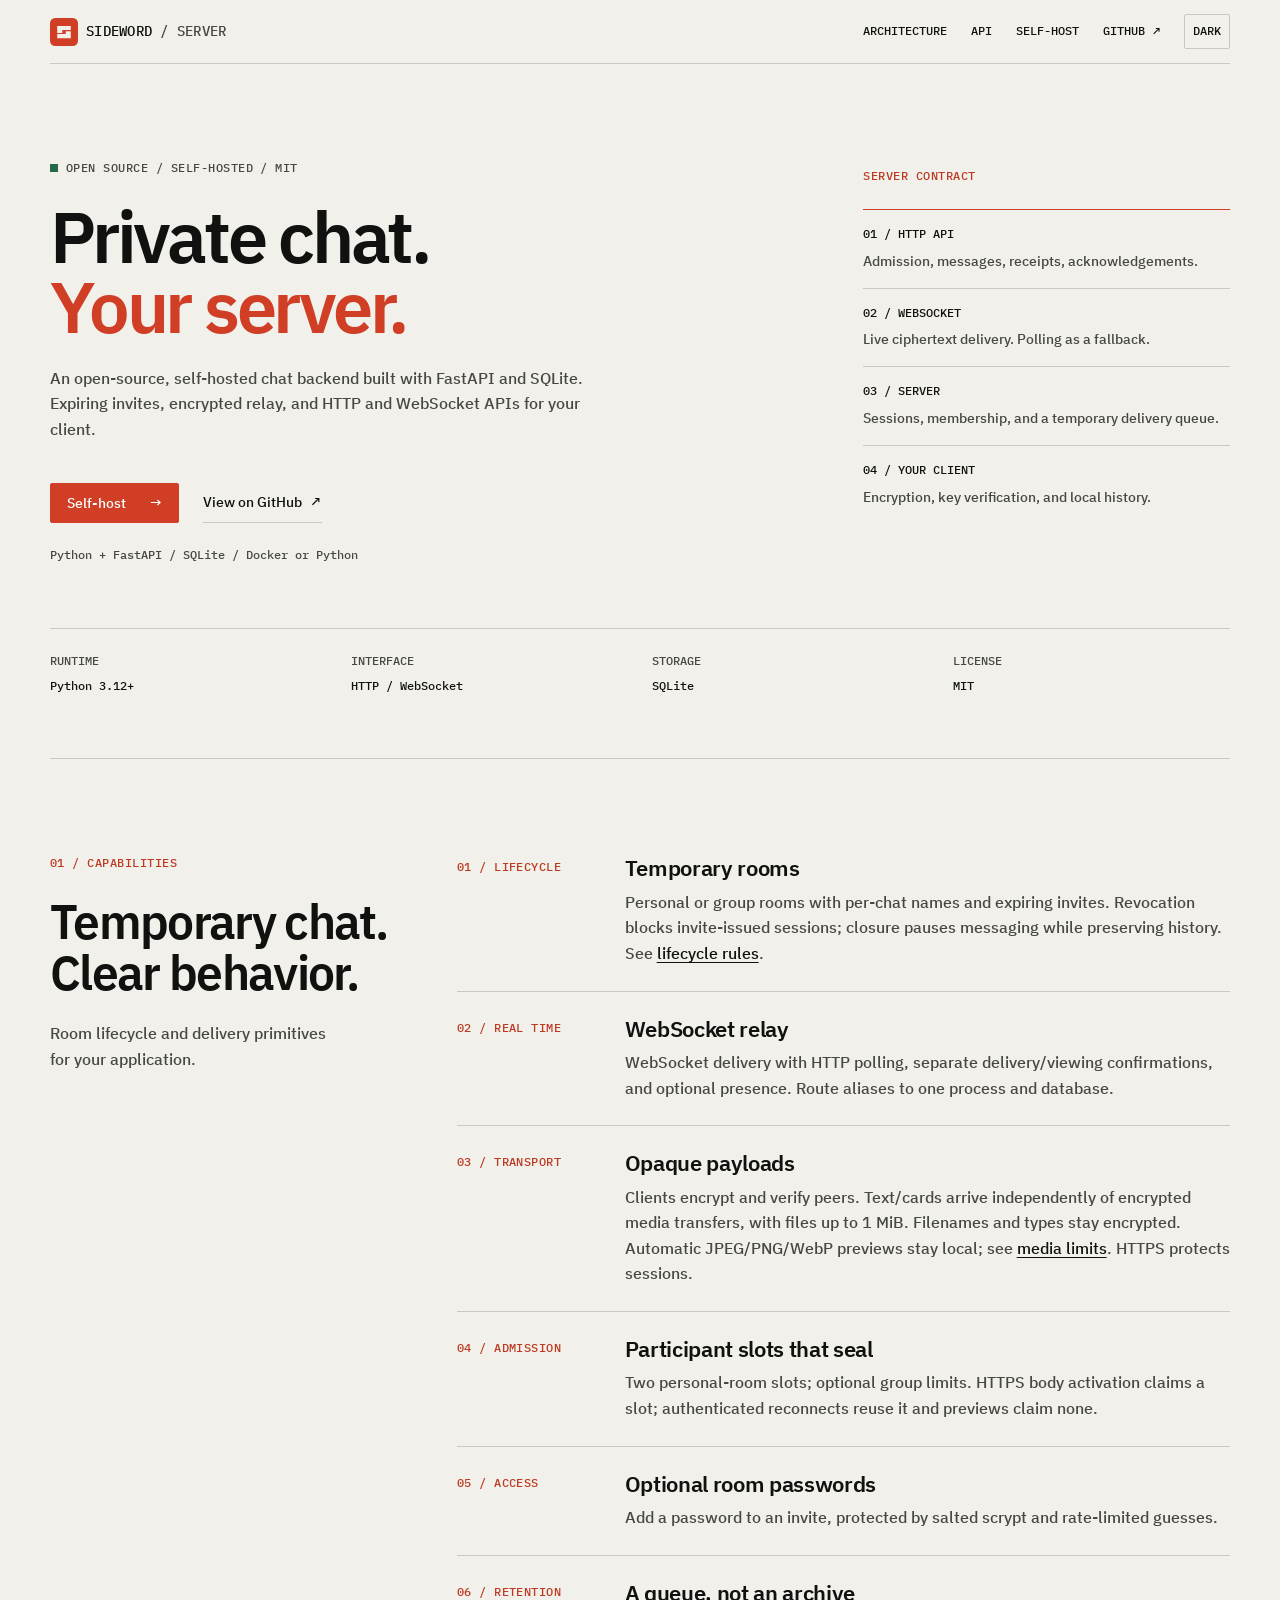
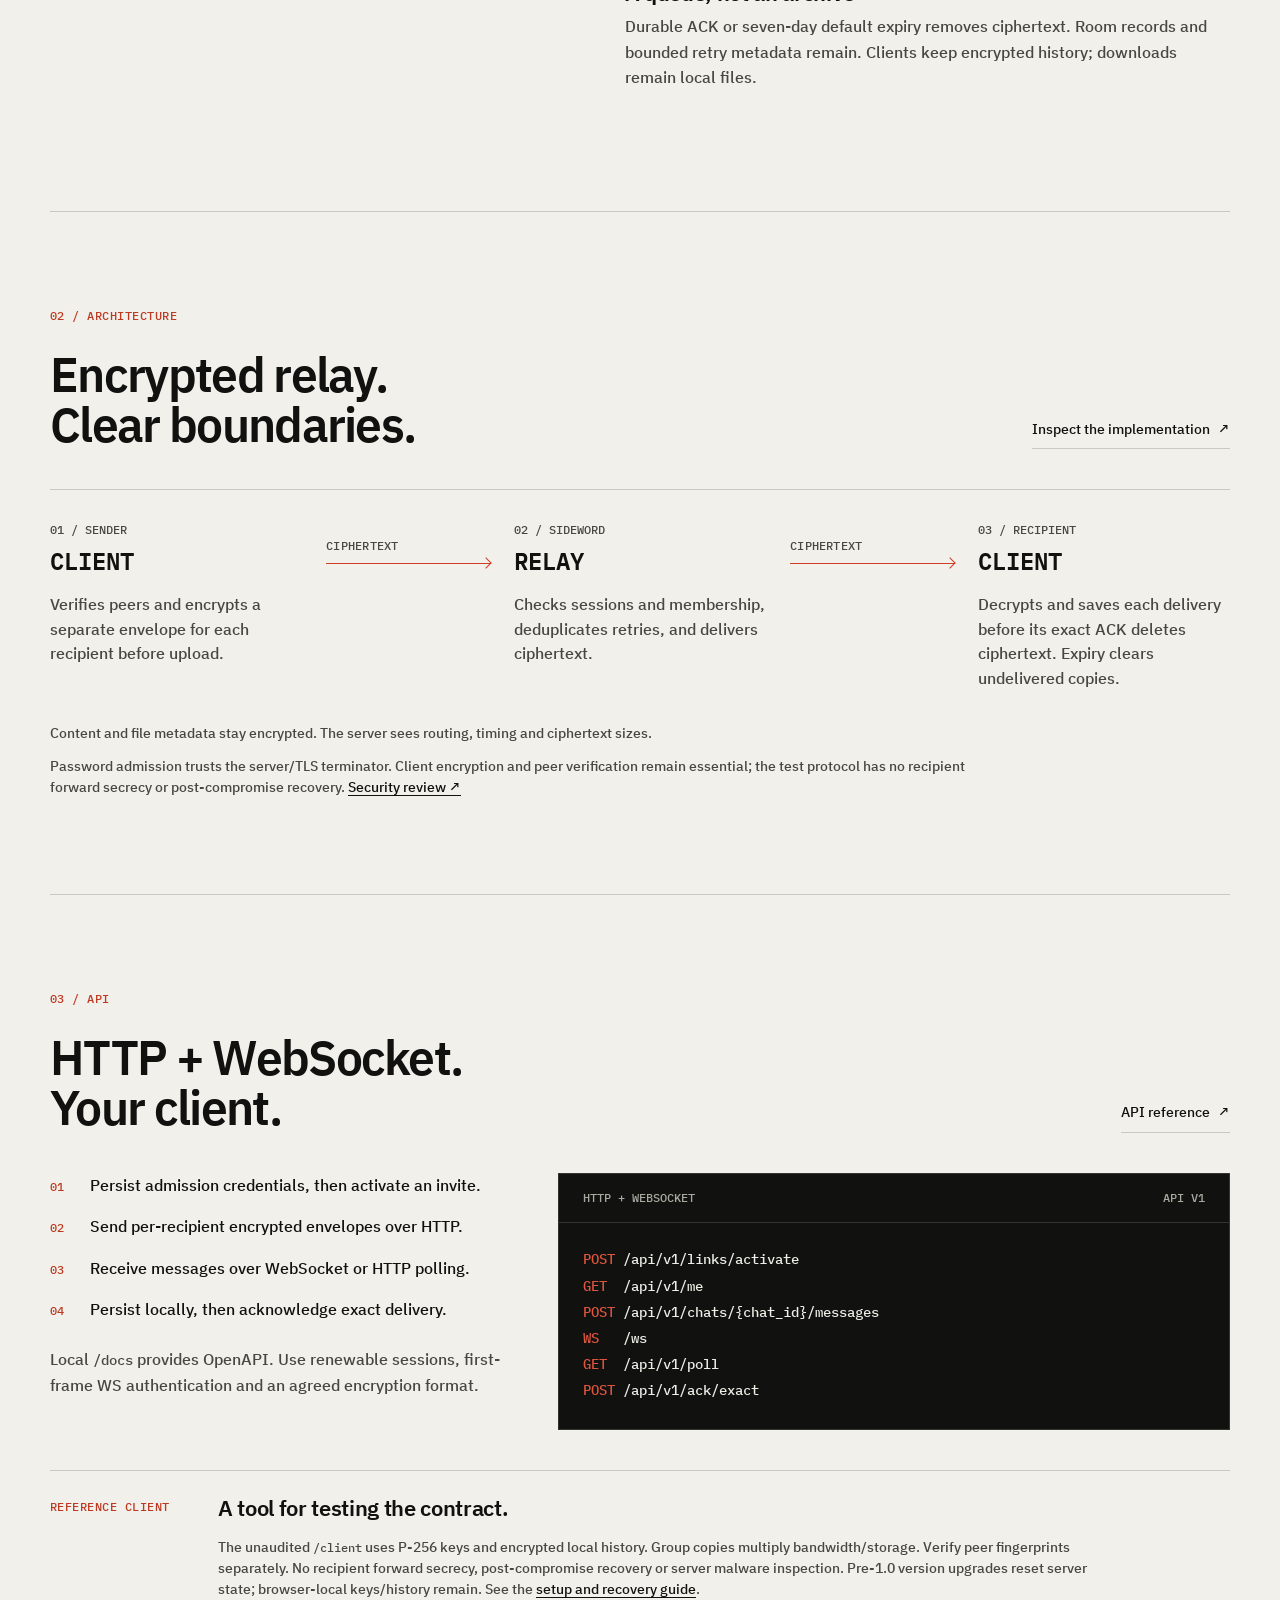
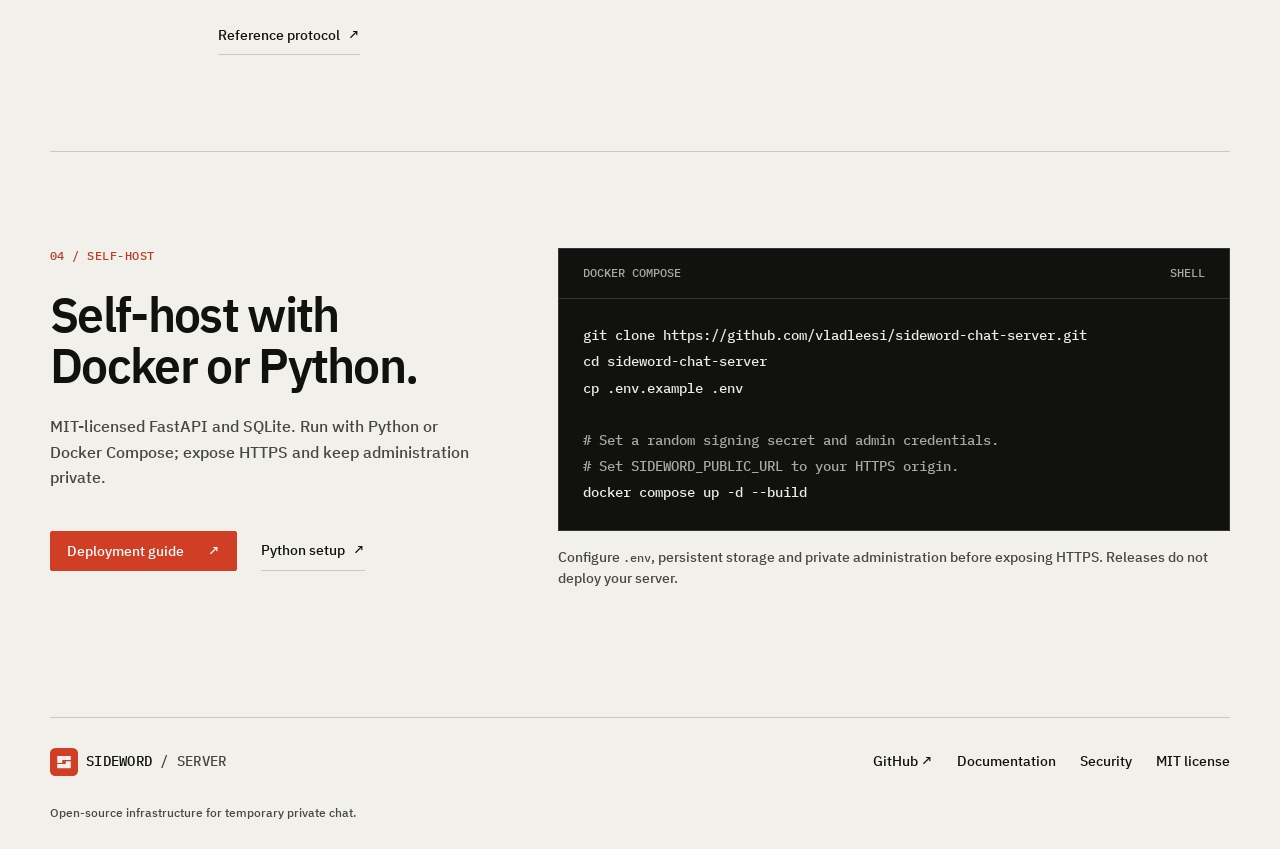
==== commit 37b19ce6: "perf: improve pages seo and font loading" ====
--- a/docs/index.html
+++ b/docs/index.html
@@ -6,16 +6,16 @@
   <meta name="color-scheme" content="light dark">
   <meta name="theme-color" content="#F1F0EA">
   <meta name="theme-color" content="#111210" media="(prefers-color-scheme: dark)">
-  <meta name="description" content="Open-source, self-hosted backend for temporary private chat. Build custom clients on HTTP and WebSocket APIs with expiring invites and encrypted payload relay.">
-  <title>Sideword Server | Open-Source, Self-Hosted Chat Backend</title>
+  <meta name="description" content="Open-source FastAPI chat backend with HTTP and WebSocket APIs, expiring invites and encrypted relay. Self-host with Docker or Python and build your own client.">
+  <title>Sideword Server | Self-Hosted Chat API &amp; WebSocket Backend</title>
   <link rel="canonical" href="https://vladleesi.dev/sideword-chat-server/">
   <link rel="sitemap" type="application/xml" href="./sitemap.xml">
   <meta name="robots" content="index, follow, max-image-preview:large">
   <meta property="og:type" content="website">
   <meta property="og:site_name" content="Sideword Server">
   <meta property="og:locale" content="en_US">
-  <meta property="og:title" content="Sideword Server | Open-Source, Self-Hosted Chat Backend">
-  <meta property="og:description" content="Open-source, self-hosted backend for temporary private chat. Build custom clients on HTTP and WebSocket APIs with expiring invites and encrypted payload relay.">
+  <meta property="og:title" content="Sideword Server | Self-Hosted Chat API &amp; WebSocket Backend">
+  <meta property="og:description" content="Open-source FastAPI chat backend with HTTP and WebSocket APIs, expiring invites and encrypted relay. Self-host with Docker or Python and build your own client.">
   <meta property="og:url" content="https://vladleesi.dev/sideword-chat-server/">
   <meta property="og:image" content="https://vladleesi.dev/sideword-chat-server/social-card.png">
   <meta property="og:image:type" content="image/png">
@@ -23,17 +23,17 @@
   <meta property="og:image:height" content="630">
   <meta property="og:image:alt" content="Sideword Server. Open-source, self-hosted backend for temporary private chat. HTTP API, WebSocket relay, and expiring invites.">
   <meta name="twitter:card" content="summary_large_image">
-  <meta name="twitter:title" content="Sideword Server | Open-Source, Self-Hosted Chat Backend">
-  <meta name="twitter:description" content="Open-source, self-hosted backend for temporary private chat. Build custom clients on HTTP and WebSocket APIs with expiring invites and encrypted payload relay.">
+  <meta name="twitter:title" content="Sideword Server | Self-Hosted Chat API &amp; WebSocket Backend">
+  <meta name="twitter:description" content="Open-source FastAPI chat backend with HTTP and WebSocket APIs, expiring invites and encrypted relay. Self-host with Docker or Python and build your own client.">
   <meta name="twitter:image" content="https://vladleesi.dev/sideword-chat-server/social-card.png">
   <meta name="twitter:image:alt" content="Sideword Server. Open-source, self-hosted backend for temporary private chat. HTTP API, WebSocket relay, and expiring invites.">
   <link rel="icon" href="./mark.svg?v=3" type="image/svg+xml">
   <link rel="apple-touch-icon" href="./apple-touch-icon.png?v=1">
-  <link rel="preload" href="./fonts/IBMPlexSans-Regular.woff2" as="font" type="font/woff2" crossorigin>
-  <link rel="preload" href="./fonts/IBMPlexSans-SemiBold.woff2" as="font" type="font/woff2" crossorigin>
-  <link rel="preload" href="./fonts/IBMPlexMono-Regular.woff2" as="font" type="font/woff2" crossorigin>
+  <link rel="preload" href="./fonts/IBMPlexSans-Medium-Latin1.woff2" as="font" type="font/woff2" crossorigin>
+  <link rel="preload" href="./fonts/IBMPlexSans-SemiBold-Latin1.woff2" as="font" type="font/woff2" crossorigin>
+  <link rel="preload" href="./fonts/IBMPlexMono-Medium-Latin1.woff2" as="font" type="font/woff2" crossorigin>
   <script src="./theme.js?v=2"></script>
-  <link rel="stylesheet" href="./site.css?v=26">
+  <link rel="stylesheet" href="./site.css?v=28">
   <script type="application/ld+json">
 {
   "@context": "https://schema.org",
@@ -43,20 +43,20 @@
       "@id": "https://vladleesi.dev/sideword-chat-server/#website",
       "url": "https://vladleesi.dev/sideword-chat-server/",
       "name": "Sideword Server",
-      "description": "Open-source, self-hosted backend for temporary private chat. Build custom clients on HTTP and WebSocket APIs with expiring invites and encrypted payload relay.",
+      "description": "Open-source FastAPI chat backend with HTTP and WebSocket APIs, expiring invites and encrypted relay. Self-host with Docker or Python and build your own client.",
       "inLanguage": "en"
     },
     {
       "@type": "WebPage",
       "@id": "https://vladleesi.dev/sideword-chat-server/#webpage",
       "url": "https://vladleesi.dev/sideword-chat-server/",
-      "name": "Sideword Server | Open-Source, Self-Hosted Chat Backend",
-      "description": "Open-source, self-hosted backend for temporary private chat. Build custom clients on HTTP and WebSocket APIs with expiring invites and encrypted payload relay.",
+      "name": "Sideword Server | Self-Hosted Chat API & WebSocket Backend",
+      "description": "Open-source FastAPI chat backend with HTTP and WebSocket APIs, expiring invites and encrypted relay. Self-host with Docker or Python and build your own client.",
       "inLanguage": "en",
       "isPartOf": {
         "@id": "https://vladleesi.dev/sideword-chat-server/#website"
       },
-      "about": {
+      "mainEntity": {
         "@id": "https://vladleesi.dev/sideword-chat-server/#software"
       },
       "primaryImageOfPage": {
@@ -70,7 +70,7 @@
       "@type": "SoftwareSourceCode",
       "@id": "https://vladleesi.dev/sideword-chat-server/#software",
       "name": "Sideword Server",
-      "description": "Open-source, self-hosted backend for temporary private chat. Build custom clients on HTTP and WebSocket APIs with expiring invites and encrypted payload relay.",
+      "description": "Open-source FastAPI chat backend with HTTP and WebSocket APIs, expiring invites and encrypted relay. Self-host with Docker or Python and build your own client.",
       "url": "https://vladleesi.dev/sideword-chat-server/",
       "codeRepository": "https://github.com/vladleesi/sideword-chat-server",
       "license": "https://opensource.org/license/mit",
@@ -104,7 +104,7 @@
       <div class="hero-copy">
         <p class="eyebrow"><span class="signal" aria-hidden="true"></span> Open source / Self-hosted / MIT</p>
         <h1 id="hero-title">Private chat.<br><span class="hero-accent">Your server.</span></h1>
-        <p class="lead">A self-hosted backend for temporary private chat. Expiring invites, encrypted relay, and an API for your client.</p>
+        <p class="lead">An open-source, self-hosted chat backend built with FastAPI and SQLite. Expiring invites, encrypted relay, and HTTP and WebSocket APIs for your client.</p>
         <div class="actions">
           <a class="button primary" href="#deploy">Self-host <span aria-hidden="true">&#8594;</span></a>
           <a class="text-link" href="https://github.com/vladleesi/sideword-chat-server">View on GitHub <span aria-hidden="true">&#8599;</span></a>
@@ -131,7 +131,7 @@
     <section class="features wrap" id="privacy" aria-labelledby="privacy-title">
       <div class="section-intro">
         <p class="eyebrow">01 / Capabilities</p>
-        <h2 id="privacy-title">Small surface.<br>Clear behavior.</h2>
+        <h2 id="privacy-title">Temporary chat.<br>Clear behavior.</h2>
         <p>Room lifecycle and delivery primitives for your application.</p>
       </div>
       <div class="feature-list">
@@ -164,7 +164,7 @@
 
     <section class="how wrap" id="how-it-works" aria-labelledby="how-title">
       <div class="section-heading">
-        <div><p class="eyebrow">02 / Architecture</p><h2 id="how-title">A relay with<br>clear boundaries.</h2></div>
+        <div><p class="eyebrow">02 / Architecture</p><h2 id="how-title">Encrypted relay.<br>Clear boundaries.</h2></div>
         <a class="text-link" href="https://github.com/vladleesi/sideword-chat-server/tree/main/app">Inspect the implementation <span aria-hidden="true">&#8599;</span></a>
       </div>
       <figure class="relay-diagram" aria-labelledby="relay-caption">
@@ -184,7 +184,7 @@
 
     <section class="developer wrap" id="api" aria-labelledby="api-title">
       <div class="section-heading">
-        <div><p class="eyebrow">03 / API</p><h2 id="api-title">A contract for<br>your client.</h2></div>
+        <div><p class="eyebrow">03 / API</p><h2 id="api-title">HTTP + WebSocket.<br>Your client.</h2></div>
         <a class="text-link" href="https://github.com/vladleesi/sideword-chat-server/blob/main/docs/API.md">API reference <span aria-hidden="true">&#8599;</span></a>
       </div>
       <div class="developer-grid">
@@ -216,7 +216,7 @@
     <section class="open-source wrap" id="deploy" aria-labelledby="source-title">
       <div class="deploy-copy">
         <p class="eyebrow">04 / Self-host</p>
-        <h2 id="source-title">Run it on<br>your terms.</h2>
+        <h2 id="source-title">Self-host with<br>Docker or Python.</h2>
         <p>MIT-licensed FastAPI and SQLite. Run with Python or Docker Compose; expose HTTPS and keep administration private.</p>
         <div class="actions">
           <a class="button primary" href="https://github.com/vladleesi/sideword-chat-server/blob/main/docs/UPGRADING.md#public-deployment-controls">Deployment guide <span aria-hidden="true">&#8599;</span></a>
--- a/docs/site.css
+++ b/docs/site.css
@@ -1,44 +1,50 @@
 @font-face {
   font-family: "IBM Plex Sans";
-  src: url("./fonts/IBMPlexSans-Regular.woff2") format("woff2");
-  font-style: normal;
-  font-weight: 400;
-  font-display: swap;
+  src: url("./fonts/IBMPlexSans-Medium-Latin1.woff2") format("woff2");
+  font-style: normal;
+  font-weight: 500;
+  font-display: swap;
+  unicode-range: U+0000, U+000D, U+0020-007E, U+00A0-00FF, U+0131, U+0152-0153, U+02C6, U+02DA, U+02DC, U+2013-2014, U+2018-201A, U+201C-201E, U+2020-2022, U+2026, U+2030, U+2039-203A, U+2044, U+20AC, U+2122, U+2212, U+FB01-FB02;
 }
 @font-face {
   font-family: "IBM Plex Sans";
-  src: url("./fonts/IBMPlexSans-Medium.woff2") format("woff2");
-  font-style: normal;
-  font-weight: 500;
-  font-display: swap;
+  src: url("./fonts/IBMPlexSans-SemiBold-Latin1.woff2") format("woff2");
+  font-style: normal;
+  font-weight: 600;
+  font-display: swap;
+  unicode-range: U+0000, U+000D, U+0020-007E, U+00A0-00FF, U+0131, U+0152-0153, U+02C6, U+02DA, U+02DC, U+2013-2014, U+2018-201A, U+201C-201E, U+2020-2022, U+2026, U+2030, U+2039-203A, U+2044, U+20AC, U+2122, U+2212, U+FB01-FB02;
 }
 @font-face {
   font-family: "IBM Plex Sans";
-  src: url("./fonts/IBMPlexSans-SemiBold.woff2") format("woff2");
+  src: url("./fonts/IBMPlexSans-Medium-Pi.woff2") format("woff2");
+  font-style: normal;
+  font-weight: 500;
+  font-display: swap;
+  unicode-range: U+2192, U+2197;
+}
+@font-face {
+  font-family: "IBM Plex Mono";
+  src: url("./fonts/IBMPlexMono-Medium-Latin1.woff2") format("woff2");
+  font-style: normal;
+  font-weight: 500;
+  font-display: swap;
+  unicode-range: U+0020-007E, U+00A0-00FF, U+0131, U+0152-0153, U+02C6, U+02DA, U+02DC, U+2013-2014, U+2018-201A, U+201C-201E, U+2020-2022, U+2026, U+2030, U+2039-203A, U+2044, U+20AC, U+2122, U+2212, U+FB01-FB02;
+}
+@font-face {
+  font-family: "IBM Plex Mono";
+  src: url("./fonts/IBMPlexMono-SemiBold-Latin1.woff2") format("woff2");
   font-style: normal;
   font-weight: 600;
   font-display: swap;
+  unicode-range: U+0020-007E, U+00A0-00FF, U+0131, U+0152-0153, U+02C6, U+02DA, U+02DC, U+2013-2014, U+2018-201A, U+201C-201E, U+2020-2022, U+2026, U+2030, U+2039-203A, U+2044, U+20AC, U+2122, U+2212, U+FB01-FB02;
 }
 @font-face {
   font-family: "IBM Plex Mono";
-  src: url("./fonts/IBMPlexMono-Regular.woff2") format("woff2");
-  font-style: normal;
-  font-weight: 400;
-  font-display: swap;
-}
-@font-face {
-  font-family: "IBM Plex Mono";
-  src: url("./fonts/IBMPlexMono-Medium.woff2") format("woff2");
-  font-style: normal;
-  font-weight: 500;
-  font-display: swap;
-}
-@font-face {
-  font-family: "IBM Plex Mono";
-  src: url("./fonts/IBMPlexMono-SemiBold.woff2") format("woff2");
-  font-style: normal;
-  font-weight: 600;
-  font-display: swap;
+  src: url("./fonts/IBMPlexMono-Medium-Pi.woff2") format("woff2");
+  font-style: normal;
+  font-weight: 500;
+  font-display: swap;
+  unicode-range: U+2192, U+2197;
 }
 
 :root {
@@ -46,7 +52,7 @@
   --background: #F1F0EA;
   --surface: #E7E6DF;
   --text-primary: #111210;
-  --text-secondary: #565750;
+  --text-secondary: #474841;
   --border: #CAC9C0;
   /* Keep the brand red on large text and lines; small text needs stronger contrast. */
   --accent: #CF3E25;
@@ -63,6 +69,7 @@
   --mono: "IBM Plex Mono", Consolas, monospace;
   font-family: var(--sans);
   font-size: 16px;
+  font-weight: 500;
   line-height: 1.6;
   font-synthesis: none;
   background: var(--background);
@@ -73,7 +80,7 @@
 html { scroll-behavior: smooth; }
 body { margin: 0; }
 h1, h2, h3, p, figure, dl { margin: 0; }
-h1, h2, h3 { font-weight: 500; }
+h1, h2, h3 { font-weight: 600; }
 button, a, pre { -webkit-tap-highlight-color: transparent; }
 a { color: inherit; text-decoration: none; transition: color 150ms, background-color 150ms, border-color 150ms; }
 a:hover { color: var(--accent-foreground); }
@@ -81,7 +88,7 @@
 .wrap { width: min(1180px, calc(100% - 80px)); margin-inline: auto; }
 .muted, .footnote { color: var(--text-secondary); }
 .eyebrow, .number, .brand, .header nav, .spec-strip, .relay-node, .relay-line, .code-heading, code { font-family: var(--mono); }
-.eyebrow, .number { font-size: 12px; line-height: 1.4; font-weight: 400; letter-spacing: .04em; text-transform: uppercase; color: var(--accent-foreground); }
+.eyebrow, .number { font-size: 12px; line-height: 1.4; letter-spacing: .04em; text-transform: uppercase; color: var(--accent-foreground); }
 .eyebrow { display: flex; align-items: center; gap: 8px; margin-bottom: 24px; }
 .signal { width: 8px; height: 8px; background: var(--success); flex-shrink: 0; }
 .skip-link { position: absolute; left: 16px; top: 8px; padding: 8px 16px; background: var(--background); z-index: 2; transform: translateY(-150%); }
@@ -89,9 +96,9 @@
 
 .header { display: flex; align-items: center; justify-content: space-between; gap: 24px; min-height: 64px; border-bottom: 1px solid var(--border); }
 .brand { display: inline-flex; gap: 8px; align-items: center; white-space: nowrap; font-size: 14px; font-weight: 500; letter-spacing: .02em; }
-.brand span { color: var(--text-secondary); font-weight: 400; }
+.brand span { color: var(--text-secondary); }
 .header-controls { display: flex; align-items: center; gap: 24px; min-width: 0; }
-.theme-toggle { flex-shrink: 0; background: transparent; color: var(--text-primary); border: 1px solid var(--border); border-radius: 2px; padding: 8px; min-height: 32px; font-family: var(--mono); font-size: 12px; line-height: 1.4; text-transform: uppercase; cursor: pointer; transition: color 150ms, border-color 150ms; }
+.theme-toggle { flex-shrink: 0; background: transparent; color: var(--text-primary); border: 1px solid var(--border); border-radius: 2px; padding: 8px; min-height: 32px; font-family: var(--mono); font-size: 12px; font-weight: inherit; line-height: 1.4; text-transform: uppercase; cursor: pointer; transition: color 150ms, border-color 150ms; }
 .theme-toggle[hidden] { display: none; }
 .theme-toggle:hover { color: var(--accent-foreground); border-color: var(--accent); }
 .header nav { display: flex; flex-wrap: wrap; gap: 24px; font-size: 12px; line-height: 1.4; text-transform: uppercase; }
@@ -103,7 +110,7 @@
 .hero { padding-block: 96px 64px; align-items: start; row-gap: 64px; }
 .hero-copy { grid-column: span 8; }
 .hero-copy > .eyebrow { color: var(--text-secondary); }
-h1 { font-size: clamp(48px, 6.1vw, 72px); line-height: .98; letter-spacing: -.045em; font-weight: 600; }
+h1 { font-size: clamp(48px, 6.1vw, 72px); line-height: .98; letter-spacing: -.045em; }
 .hero-accent { color: var(--accent); }
 .lead { max-width: 560px; margin-top: 24px; color: var(--text-secondary); }
 .actions { display: flex; flex-wrap: wrap; align-items: center; gap: 24px; margin-top: 40px; }
@@ -140,9 +147,9 @@
 .relay-flow { display: grid; grid-template-columns: minmax(0, 1fr) minmax(80px, .65fr) minmax(0, 1fr) minmax(80px, .65fr) minmax(0, 1fr); align-items: start; gap: 24px; }
 .relay-node { display: flex; flex-direction: column; gap: 8px; }
 .relay-node span { color: var(--text-secondary); font-size: 12px; line-height: 1.4; }
-.relay-node strong { font-size: 24px; line-height: 1.2; font-weight: 500; }
+.relay-node strong { font-size: 24px; line-height: 1.2; font-weight: 600; }
 .relay-node p { margin-top: 8px; max-width: 30ch; font-family: var(--sans); font-size: 16px; line-height: 1.55; color: var(--text-secondary); }
-.relay-line { align-self: start; margin-top: 16px; position: relative; border-bottom: 1px solid var(--accent); padding-bottom: 8px; color: var(--text-secondary); font-size: 10px; line-height: 1.4; letter-spacing: .02em; }
+.relay-line { align-self: start; margin-top: 16px; position: relative; border-bottom: 1px solid var(--accent); padding-bottom: 8px; color: var(--text-secondary); font-size: 12px; line-height: 1.4; letter-spacing: .02em; }
 .relay-line::after { position: absolute; content: ""; right: 0; bottom: -4px; width: 7px; height: 7px; border-top: 1px solid var(--accent); border-right: 1px solid var(--accent); transform: rotate(45deg); }
 .relay-diagram figcaption { margin-top: 32px; font-size: 14px; line-height: 1.5; color: var(--text-secondary); }
 .architecture-note { max-width: 960px; margin-top: 12px; color: var(--text-secondary); font-size: 14px; line-height: 1.5; }
@@ -182,7 +189,7 @@
   --background: #111210;
   --surface: #191A17;
   --text-primary: #EDECE5;
-  --text-secondary: #96978F;
+  --text-secondary: #A8AAA0;
   --border: #34352F;
   --accent-foreground: var(--accent-on-dark);
   --success: #77C69A;
@@ -194,7 +201,7 @@
     --background: #111210;
     --surface: #191A17;
     --text-primary: #EDECE5;
-    --text-secondary: #96978F;
+    --text-secondary: #A8AAA0;
     --border: #34352F;
     --accent-foreground: var(--accent-on-dark);
     --success: #77C69A;
